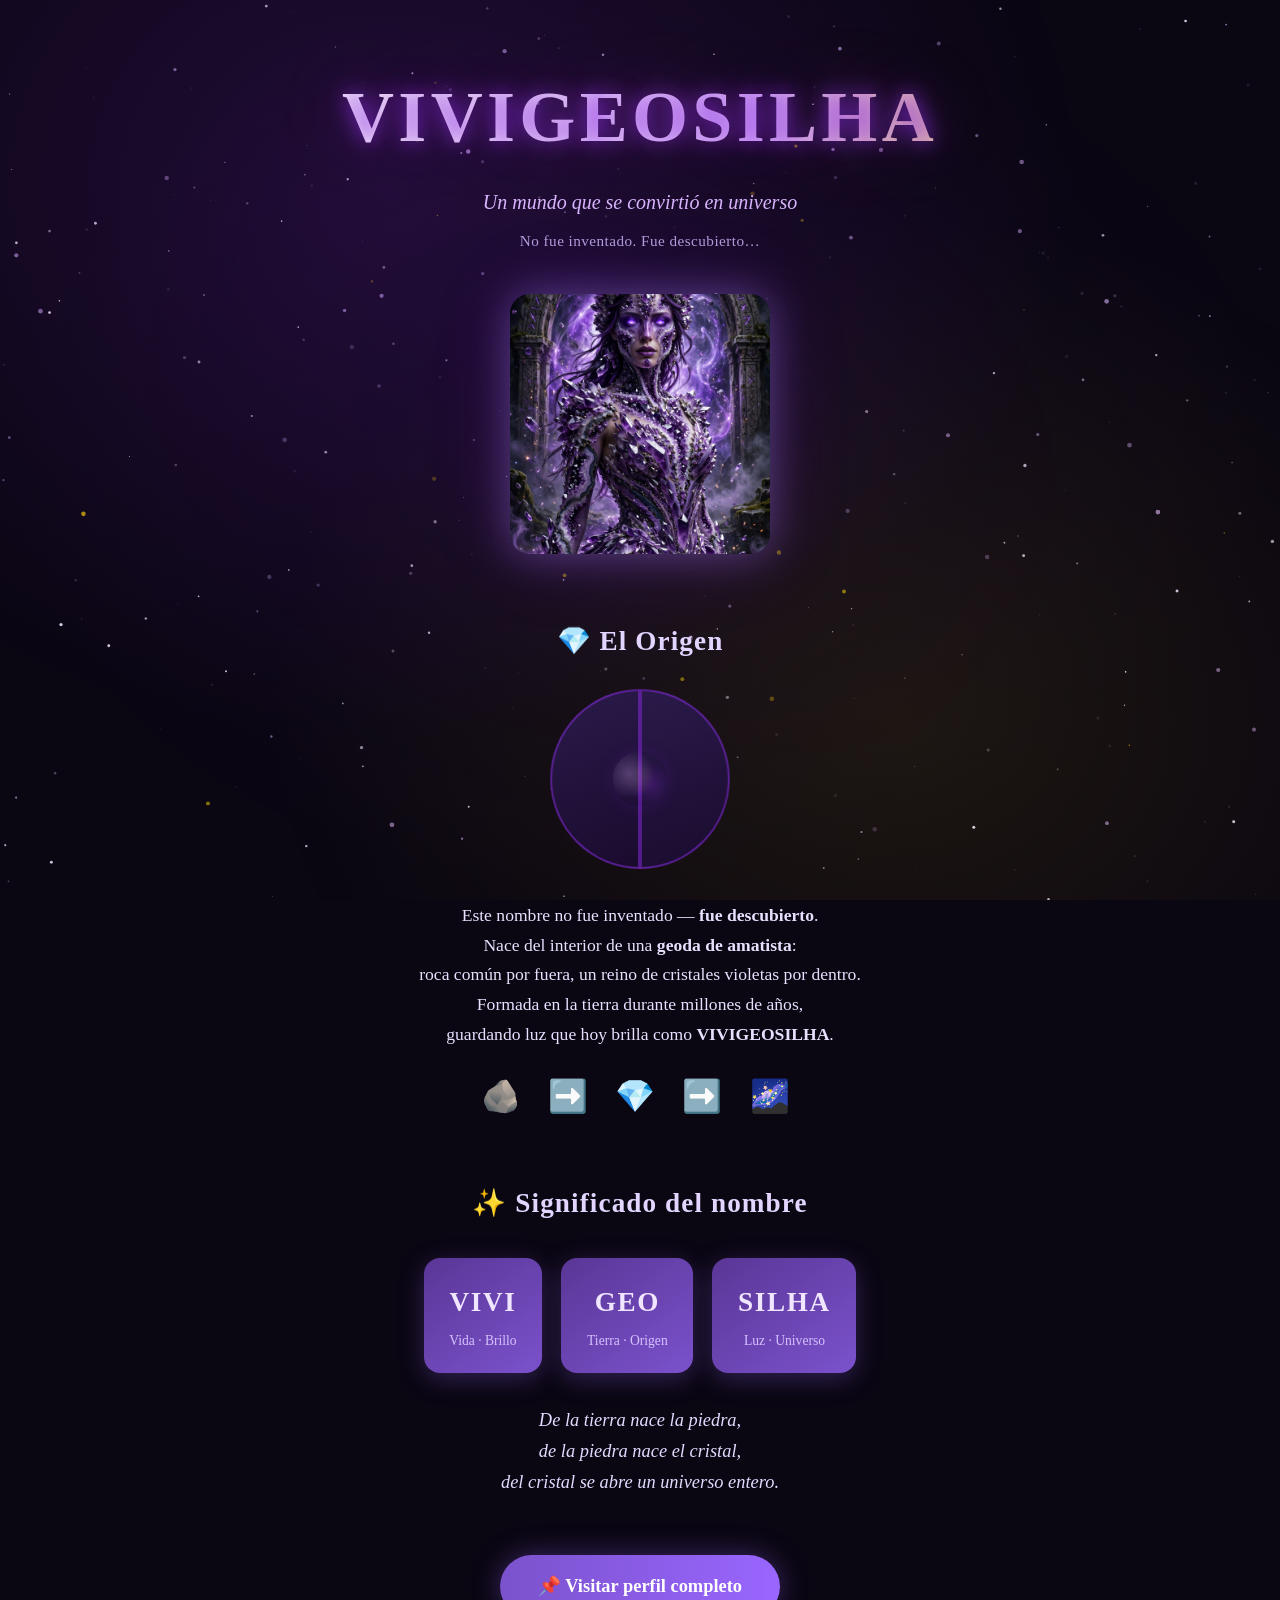
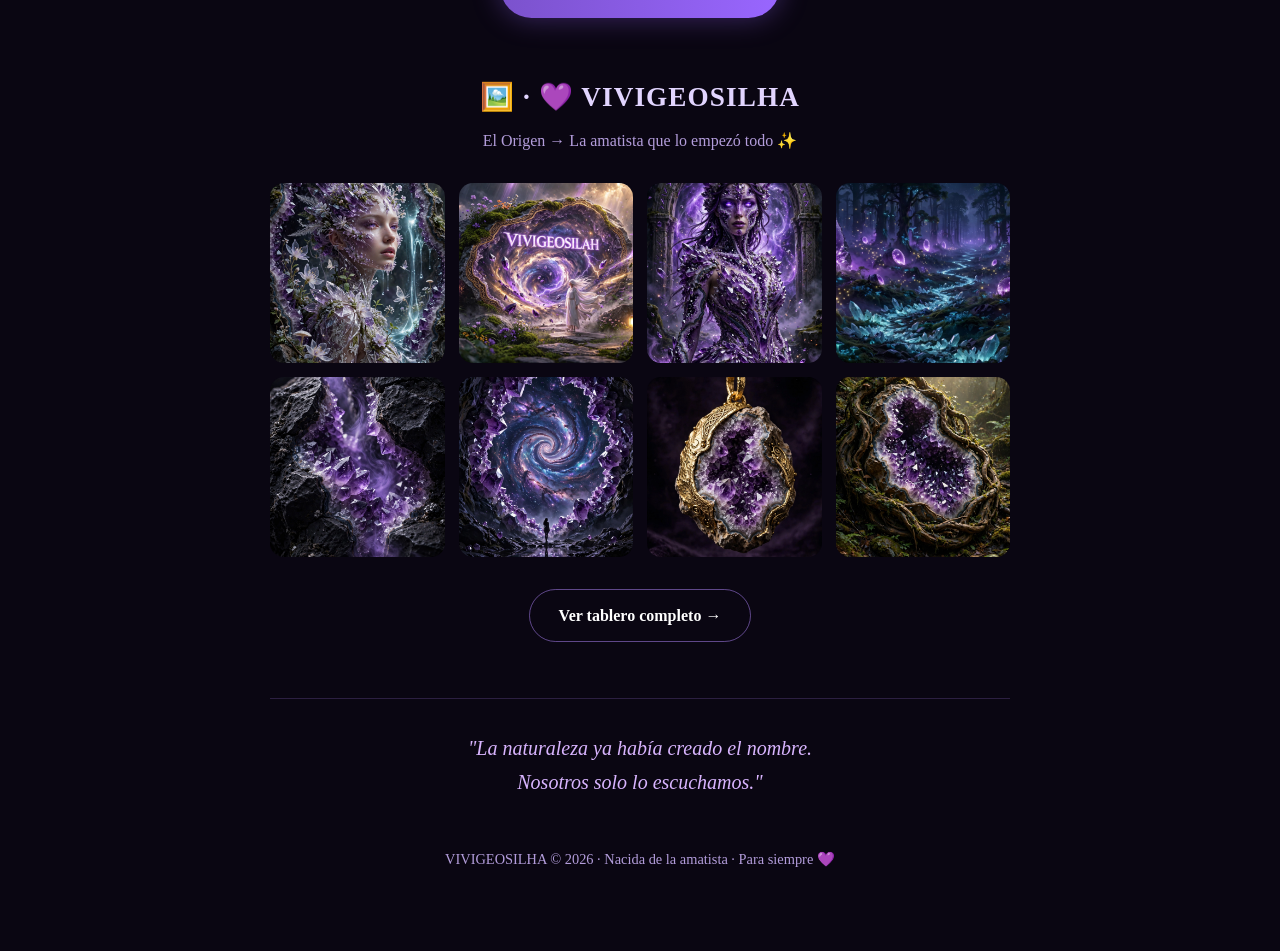
==== index.html @ bce9bcfd "Fix: título truncado en móvil + usar imagen existente como foto de perfil temporal" ====
<!DOCTYPE html>
<html lang="es">
<head>
  <meta charset="UTF-8" />
  <meta name="viewport" content="width=device-width, initial-scale=1.0" />
  <title>VIVIGEOSILHA — Galactic Edition</title>
  <meta name="description" content="Un universo de vida, tierra, cristal y conexión. Nacido de una geoda de amatista." />
  <link rel="stylesheet" href="style.css" />
</head>
<body>
  <!-- Fondo galáctico -->
  <canvas id="galaxy-canvas"></canvas>
  <div class="nebula-overlay"></div>

  <div class="container">

    <!-- HEADER -->
    <header class="reveal">
      <h1 class="galactic-glow">VIVIGEOSILHA</h1>
      <p class="subtitulo">Un mundo que se convirtió en universo</p>
      <p class="frase-descubrimiento">No fue inventado. Fue descubierto…</p>
    </header>

    <!-- FOTO DE LA GEODA (temporal: usa una de las imágenes del repo) -->
    <div class="foto-wrap reveal">
      <img src="763103186_2346306529754465_6368788667937910720_n.webp" alt="Geoda de amatista — Origen de VIVIGEOSILHA" class="foto-perfil" />
    </div>

    <!-- ORIGEN / GEODA ANIMADA -->
    <section id="origen" class="reveal">
      <h2>💎 El Origen</h2>
      <div class="geoda">
        <div class="geoda-mitad izq"></div>
        <div class="geoda-mitad der"></div>
        <div class="cristales"></div>
      </div>
      <p class="origen-texto">
        Este nombre no fue inventado — <strong>fue descubierto</strong>.<br />
        Nace del interior de una <strong>geoda de amatista</strong>:<br />
        roca común por fuera, un reino de cristales violetas por dentro.<br />
        Formada en la tierra durante millones de años,<br />
        guardando luz que hoy brilla como <strong>VIVIGEOSILHA</strong>.
      </p>
      <div class="simbolo">🪨 ➡️ 💎 ➡️ 🌌</div>
    </section>

    <!-- SIGNIFICADO -->
    <section id="significado" class="reveal">
      <h2>✨ Significado del nombre</h2>
      <div class="cards">
        <div class="card" data-card="VIVI">
          <span class="card-title">VIVI</span>
          <span class="card-desc">Vida · Brillo</span>
        </div>
        <div class="card" data-card="GEO">
          <span class="card-title">GEO</span>
          <span class="card-desc">Tierra · Origen</span>
        </div>
        <div class="card" data-card="SILHA">
          <span class="card-title">SILHA</span>
          <span class="card-desc">Luz · Universo</span>
        </div>
      </div>
      <p class="descripcion">
        <em>De la tierra nace la piedra,<br />
        de la piedra nace el cristal,<br />
        del cristal se abre un universo entero.</em>
      </p>
    </section>

    <!-- ENLACE PINTEREST -->
    <div class="cta reveal">
      <a href="https://pin.it/3L7uM2jOx" class="enlace" target="_blank" rel="noopener">📌 Visitar perfil completo</a>
    </div>

    <!-- GALERÍA -->
    <section id="galeria" class="reveal">
      <h2>🖼️ · 💜 VIVIGEOSILHA</h2>
      <p class="galeria-sub">El Origen → La amatista que lo empezó todo ✨</p>
      <div class="masonry">
        <div class="masonry-item"><img src="762512977_1614836013606388_7550958876492193259_n.webp" alt="VIVIGEOSILHA" loading="lazy" /></div>
        <div class="masonry-item"><img src="762689104_3985018238318687_8179952589979974198_n.webp" alt="VIVIGEOSILHA" loading="lazy" /></div>
        <div class="masonry-item"><img src="763103186_2346306529754465_6368788667937910720_n.webp" alt="VIVIGEOSILHA" loading="lazy" /></div>
        <div class="masonry-item"><img src="763107041_1741556930597851_6741744332153051066_n.webp" alt="VIVIGEOSILHA" loading="lazy" /></div>
        <div class="masonry-item"><img src="763205087_4060632137570134_5797709345194131873_n.webp" alt="VIVIGEOSILHA" loading="lazy" /></div>
        <div class="masonry-item"><img src="763213678_1716701206236217_2296441445903535652_n.webp" alt="VIVIGEOSILHA" loading="lazy" /></div>
        <div class="masonry-item"><img src="763226305_1747537206432953_4464553635243861060_n.webp" alt="VIVIGEOSILHA" loading="lazy" /></div>
        <div class="masonry-item"><img src="763701049_1073825511839201_4376251464123173972_n.webp" alt="VIVIGEOSILHA" loading="lazy" /></div>
      </div>
      <div class="cta">
        <a href="https://pin.it/3nclNF8EQ" class="enlace secondary" target="_blank" rel="noopener">Ver tablero completo →</a>
      </div>
    </section>

    <!-- FRASE FINAL -->
    <p class="frase-final reveal">
      "La naturaleza ya había creado el nombre.<br />
      Nosotros solo lo escuchamos."
    </p>

    <footer>
      VIVIGEOSILHA © 2026 · Nacida de la amatista · Para siempre 💜
    </footer>

  </div>

  <script src="script.js"></script>
</body>
</html>
---- style.css ----
/* ===== VIVIGEOSILHA — Galactic Edition ===== */
:root {
  --bg: #0A0612;
  --violet: #8A2BE2;
  --gold: #FFD700;
  --deep: #1A0B2E;
  --lilac: #D8B4FE;
  --text: #EDE4FF;
  --muted: #B39DDB;
}

* {
  margin: 0;
  padding: 0;
  box-sizing: border-box;
}

html {
  scroll-behavior: smooth;
}

body {
  background: var(--bg);
  color: var(--text);
  font-family: 'Segoe UI', Georgia, serif;
  line-height: 1.7;
  overflow-x: hidden;
  min-height: 100vh;
}

/* Canvas & Nebula */
#galaxy-canvas {
  position: fixed;
  top: 0;
  left: 0;
  width: 100%;
  height: 100%;
  z-index: -2;
  pointer-events: none;
}

.nebula-overlay {
  position: fixed;
  inset: 0;
  z-index: -1;
  background:
    radial-gradient(ellipse at 30% 20%, rgba(138, 43, 226, 0.18), transparent 55%),
    radial-gradient(ellipse at 70% 80%, rgba(255, 215, 0, 0.08), transparent 50%),
    radial-gradient(ellipse at 50% 50%, rgba(26, 11, 46, 0.4), transparent 70%);
  pointer-events: none;
}

/* Container */
.container {
  max-width: 780px;
  margin: 0 auto;
  padding: 3.5rem 1.25rem 5rem;
  position: relative;
  z-index: 1;
}

/* Header */
header {
  text-align: center;
  margin-bottom: 2.5rem;
}

h1.galactic-glow {
  font-size: clamp(1.9rem, 8.5vw, 4.5rem);
  letter-spacing: 0.06em;
  font-weight: 700;
  background: linear-gradient(90deg, #fff, var(--lilac), var(--gold), var(--lilac));
  background-size: 200% auto;
  -webkit-background-clip: text;
  background-clip: text;
  -webkit-text-fill-color: transparent;
  text-shadow:
    0 0 20px rgba(138, 43, 226, 0.8),
    0 0 40px rgba(138, 43, 226, 0.4),
    0 0 80px rgba(255, 215, 0, 0.25);
  animation: float 5s ease-in-out infinite, shimmer 6s linear infinite;
  margin-bottom: 0.4rem;
  word-break: keep-all;
  white-space: nowrap;
}

@keyframes float {
  0%, 100% { transform: translateY(0); }
  50% { transform: translateY(-10px); }
}

@keyframes shimmer {
  to { background-position: 200% center; }
}

.subtitulo {
  font-size: 1.25rem;
  color: var(--lilac);
  font-style: italic;
  margin-bottom: 0.6rem;
}

.frase-descubrimiento {
  color: var(--muted);
  font-size: 0.95rem;
  letter-spacing: 0.03em;
}

/* Foto perfil */
.foto-wrap {
  text-align: center;
  margin: 2.5rem 0;
}

.foto-perfil {
  max-width: 260px;
  width: 100%;
  border-radius: 20px;
  box-shadow:
    0 0 40px rgba(147, 112, 219, 0.45),
    0 0 80px rgba(138, 43, 226, 0.2);
  transition: transform 0.4s ease, box-shadow 0.4s ease;
  object-fit: cover;
  aspect-ratio: 1;
}

.foto-perfil:hover {
  transform: scale(1.04);
  box-shadow:
    0 0 50px rgba(147, 112, 219, 0.6),
    0 0 100px rgba(255, 215, 0, 0.15);
}

/* Secciones */
section {
  margin: 3.5rem 0;
  text-align: center;
}

h2 {
  font-size: 1.7rem;
  color: #E2D5FF;
  margin-bottom: 1.5rem;
  letter-spacing: 0.04em;
}

/* Geoda animada */
.geoda {
  --open: 0;
  width: 180px;
  height: 180px;
  margin: 0 auto 2rem;
  position: relative;
  perspective: 800px;
}

.geoda-mitad {
  position: absolute;
  width: 50%;
  height: 100%;
  background: linear-gradient(160deg, #2a1a4a, #1a0b2e);
  border: 2px solid rgba(138, 43, 226, 0.5);
  transition: transform 0.6s cubic-bezier(0.22, 1, 0.36, 1);
  transform-style: preserve-3d;
}

.geoda-mitad.izq {
  left: 0;
  border-radius: 90px 0 0 90px;
  transform-origin: right center;
  transform: rotateY(calc(var(--open) * -55deg));
}

.geoda-mitad.der {
  right: 0;
  border-radius: 0 90px 90px 0;
  transform-origin: left center;
  transform: rotateY(calc(var(--open) * 55deg));
}

.cristales {
  position: absolute;
  inset: 25%;
  background:
    radial-gradient(circle at 30% 40%, rgba(216, 180, 254, 0.9), transparent 50%),
    radial-gradient(circle at 70% 60%, rgba(138, 43, 226, 0.8), transparent 45%),
    radial-gradient(circle at 50% 50%, rgba(255, 215, 0, 0.35), transparent 40%);
  border-radius: 50%;
  opacity: calc(0.3 + var(--open) * 0.7);
  transform: scale(calc(0.6 + var(--open) * 0.5));
  transition: opacity 0.5s, transform 0.5s;
  box-shadow: 0 0 30px rgba(138, 43, 226, 0.5);
  animation: crystalPulse 3s ease-in-out infinite;
}

@keyframes crystalPulse {
  0%, 100% { filter: brightness(1); }
  50% { filter: brightness(1.3); }
}

.origen-texto {
  font-size: 1.1rem;
  color: #E9E0FF;
  max-width: 520px;
  margin: 0 auto 1.2rem;
}

.simbolo {
  font-size: 2rem;
  margin: 1.2rem 0;
  letter-spacing: 0.3em;
}

/* Cards significado */
.cards {
  display: flex;
  justify-content: center;
  gap: 1.2rem;
  flex-wrap: wrap;
  margin: 2rem 0;
}

.card {
  background: linear-gradient(145deg, #5a3696, #7b52cc);
  border-radius: 16px;
  padding: 1.3rem 1.6rem;
  min-width: 110px;
  box-shadow: 0 6px 24px rgba(123, 82, 204, 0.35);
  transition: transform 0.35s ease, box-shadow 0.35s ease;
  cursor: default;
}

.card:hover {
  transform: perspective(800px) rotateX(-6deg) rotateY(8deg) scale(1.05);
  box-shadow: 0 12px 36px rgba(138, 43, 226, 0.5);
}

.card-title {
  display: block;
  font-size: 1.7rem;
  font-weight: 700;
  color: #F0E6FF;
  letter-spacing: 0.06em;
}

.card-desc {
  display: block;
  font-size: 0.85rem;
  color: #D4C2FF;
  margin-top: 0.25rem;
}

.descripcion {
  font-size: 1.15rem;
  color: #E4D9FF;
  max-width: 480px;
  margin: 1.5rem auto 0;
}

/* CTA / Enlaces */
.cta {
  text-align: center;
  margin: 2rem 0;
}

.enlace {
  display: inline-block;
  background: linear-gradient(90deg, #7b52cc, #9966ff, #7b52cc);
  background-size: 200% auto;
  color: white;
  text-decoration: none;
  font-weight: 700;
  padding: 1rem 2.4rem;
  border-radius: 50px;
  font-size: 1.15rem;
  box-shadow: 0 0 28px rgba(123, 82, 204, 0.45);
  transition: transform 0.3s ease, box-shadow 0.3s ease, background-position 0.4s;
}

.enlace:hover {
  transform: scale(1.06);
  box-shadow: 0 0 40px rgba(138, 43, 226, 0.65);
  background-position: right center;
}

.enlace.secondary {
  font-size: 1rem;
  padding: 0.75rem 1.8rem;
  background: transparent;
  border: 1.5px solid rgba(179, 136, 255, 0.5);
  box-shadow: none;
}

.enlace.secondary:hover {
  background: rgba(138, 43, 226, 0.2);
  border-color: var(--lilac);
}

/* Galería masonry */
#galeria h2 {
  margin-bottom: 0.4rem;
}

.galeria-sub {
  color: var(--muted);
  margin-bottom: 1.8rem;
}

.masonry {
  display: grid;
  grid-template-columns: repeat(auto-fill, minmax(160px, 1fr));
  gap: 14px;
  margin-bottom: 1.5rem;
}

.masonry-item {
  border-radius: 14px;
  overflow: hidden;
  background: rgba(255, 255, 255, 0.04);
  transition: transform 0.35s ease, box-shadow 0.35s ease;
}

.masonry-item:hover {
  transform: translateY(-6px);
  box-shadow: 0 12px 32px rgba(147, 112, 219, 0.35);
}

.masonry-item img {
  width: 100%;
  height: 180px;
  object-fit: cover;
  display: block;
  transition: transform 0.45s ease;
}

.masonry-item:hover img {
  transform: scale(1.1);
}

/* Frase final */
.frase-final {
  font-size: 1.25rem;
  font-style: italic;
  color: var(--lilac);
  text-align: center;
  margin: 3.5rem 0 2rem;
  padding-top: 2rem;
  border-top: 1px solid rgba(179, 136, 255, 0.2);
}

/* Footer */
footer {
  text-align: center;
  color: var(--muted);
  font-size: 0.9rem;
  padding-top: 1rem;
}

/* Reveal on scroll */
.reveal {
  opacity: 0;
  transform: translateY(28px);
  transition: opacity 0.7s ease, transform 0.7s ease;
}

.reveal.in-view {
  opacity: 1;
  transform: translateY(0);
}

/* Responsive */
@media (max-width: 520px) {
  h1.galactic-glow {
    font-size: clamp(1.6rem, 9vw, 2.4rem);
    letter-spacing: 0.04em;
  }
  .subtitulo {
    font-size: 1.1rem;
  }
  .cards {
    gap: 0.8rem;
  }
  .card {
    min-width: 90px;
    padding: 1rem 1.1rem;
  }
  .card-title {
    font-size: 1.4rem;
  }
  .masonry {
    grid-template-columns: repeat(2, 1fr);
  }
  .geoda {
    width: 140px;
    height: 140px;
  }
  .foto-perfil {
    max-width: 220px;
  }
}
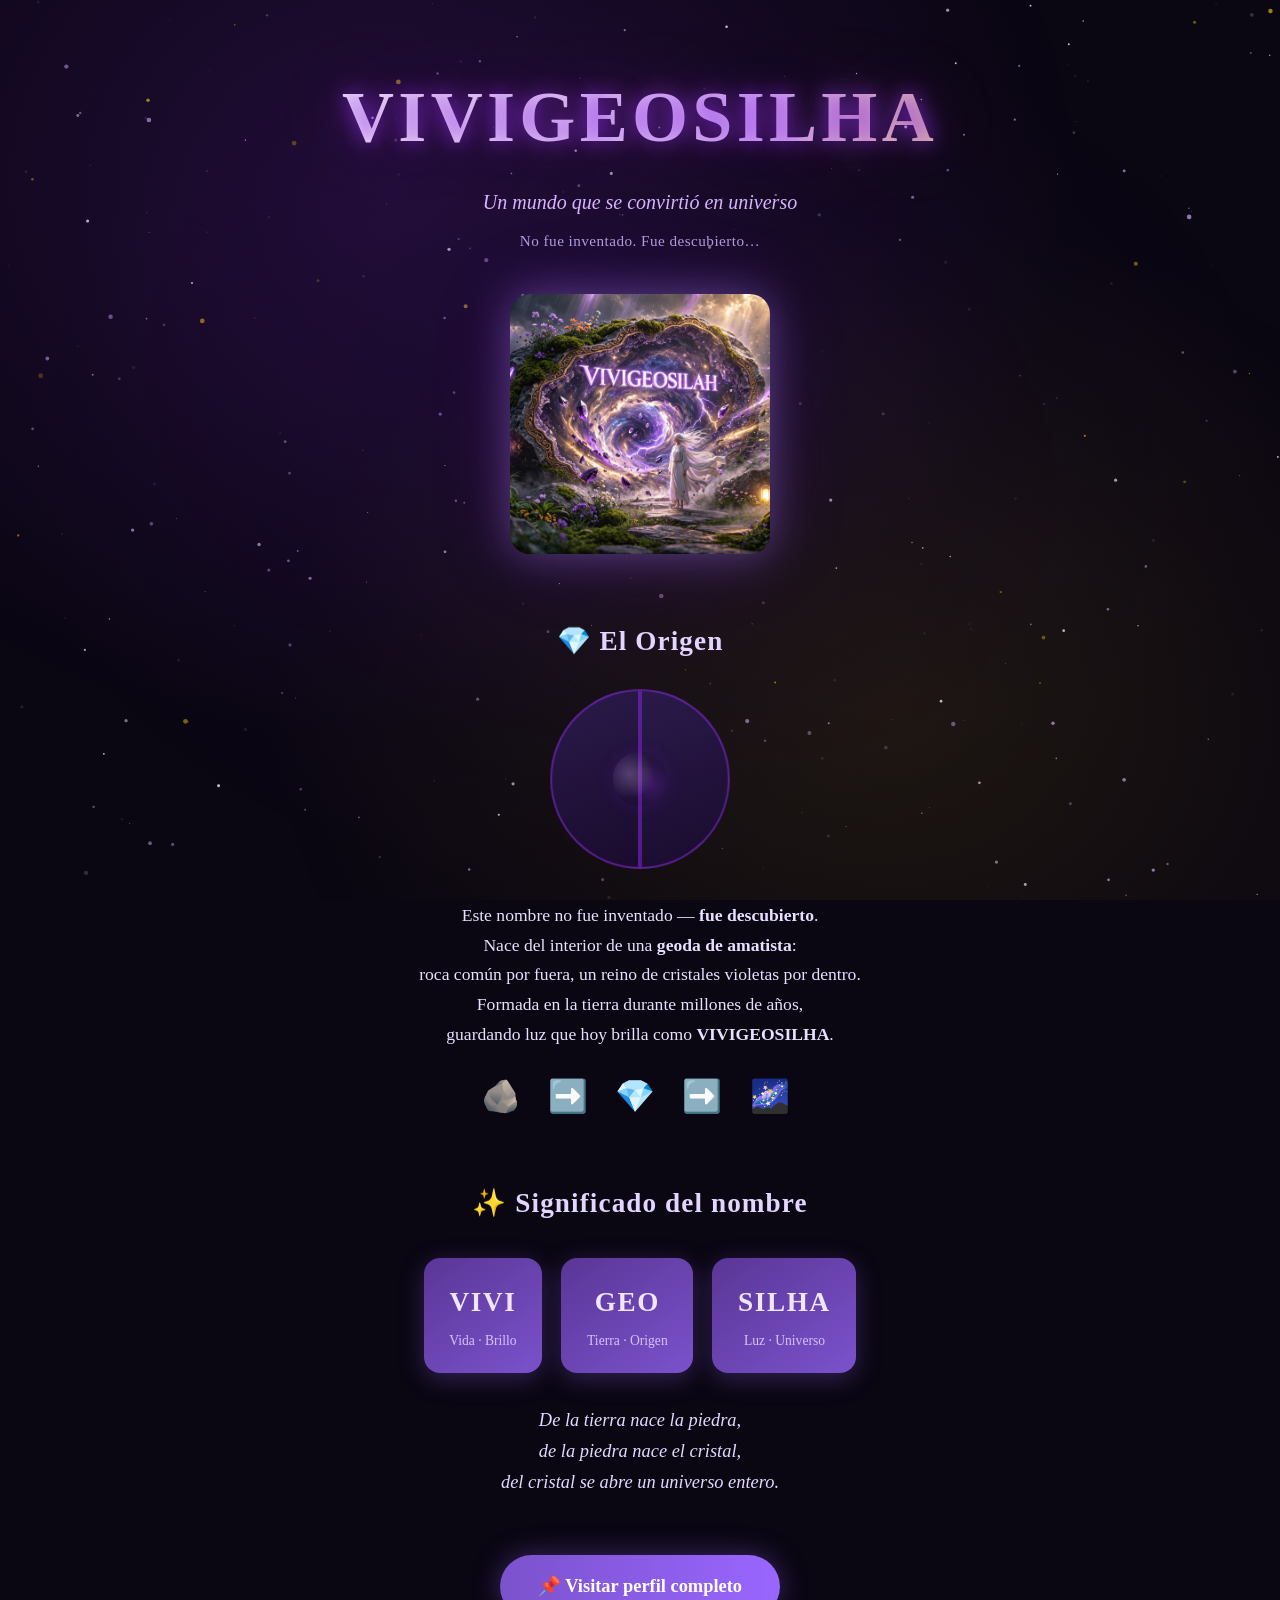
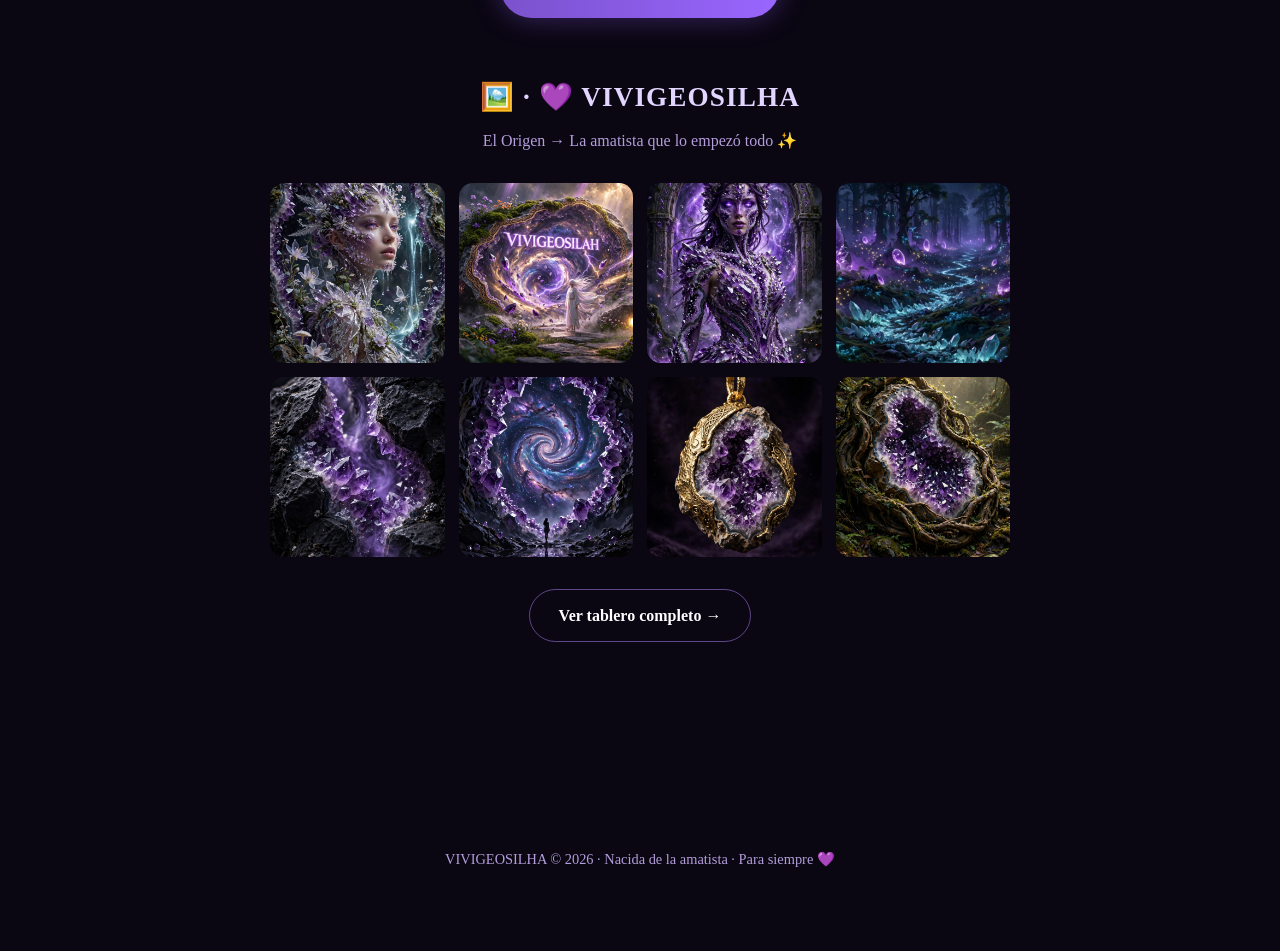
==== commit d727a51c: "Usar la imagen principal de la geoda (VIVIGEOSILAH) como foto de perfil" ====
--- a/index.html
+++ b/index.html
@@ -21,9 +21,9 @@
       <p class="frase-descubrimiento">No fue inventado. Fue descubierto…</p>
     </header>
 
-    <!-- FOTO DE LA GEODA (temporal: usa una de las imágenes del repo) -->
+    <!-- FOTO PRINCIPAL — Geoda / Portal VIVIGEOSILHA -->
     <div class="foto-wrap reveal">
-      <img src="763103186_2346306529754465_6368788667937910720_n.webp" alt="Geoda de amatista — Origen de VIVIGEOSILHA" class="foto-perfil" />
+      <img src="762689104_3985018238318687_8179952589979974198_n.webp" alt="Geoda de amatista — Portal VIVIGEOSILHA" class="foto-perfil" />
     </div>
 
     <!-- ORIGEN / GEODA ANIMADA -->
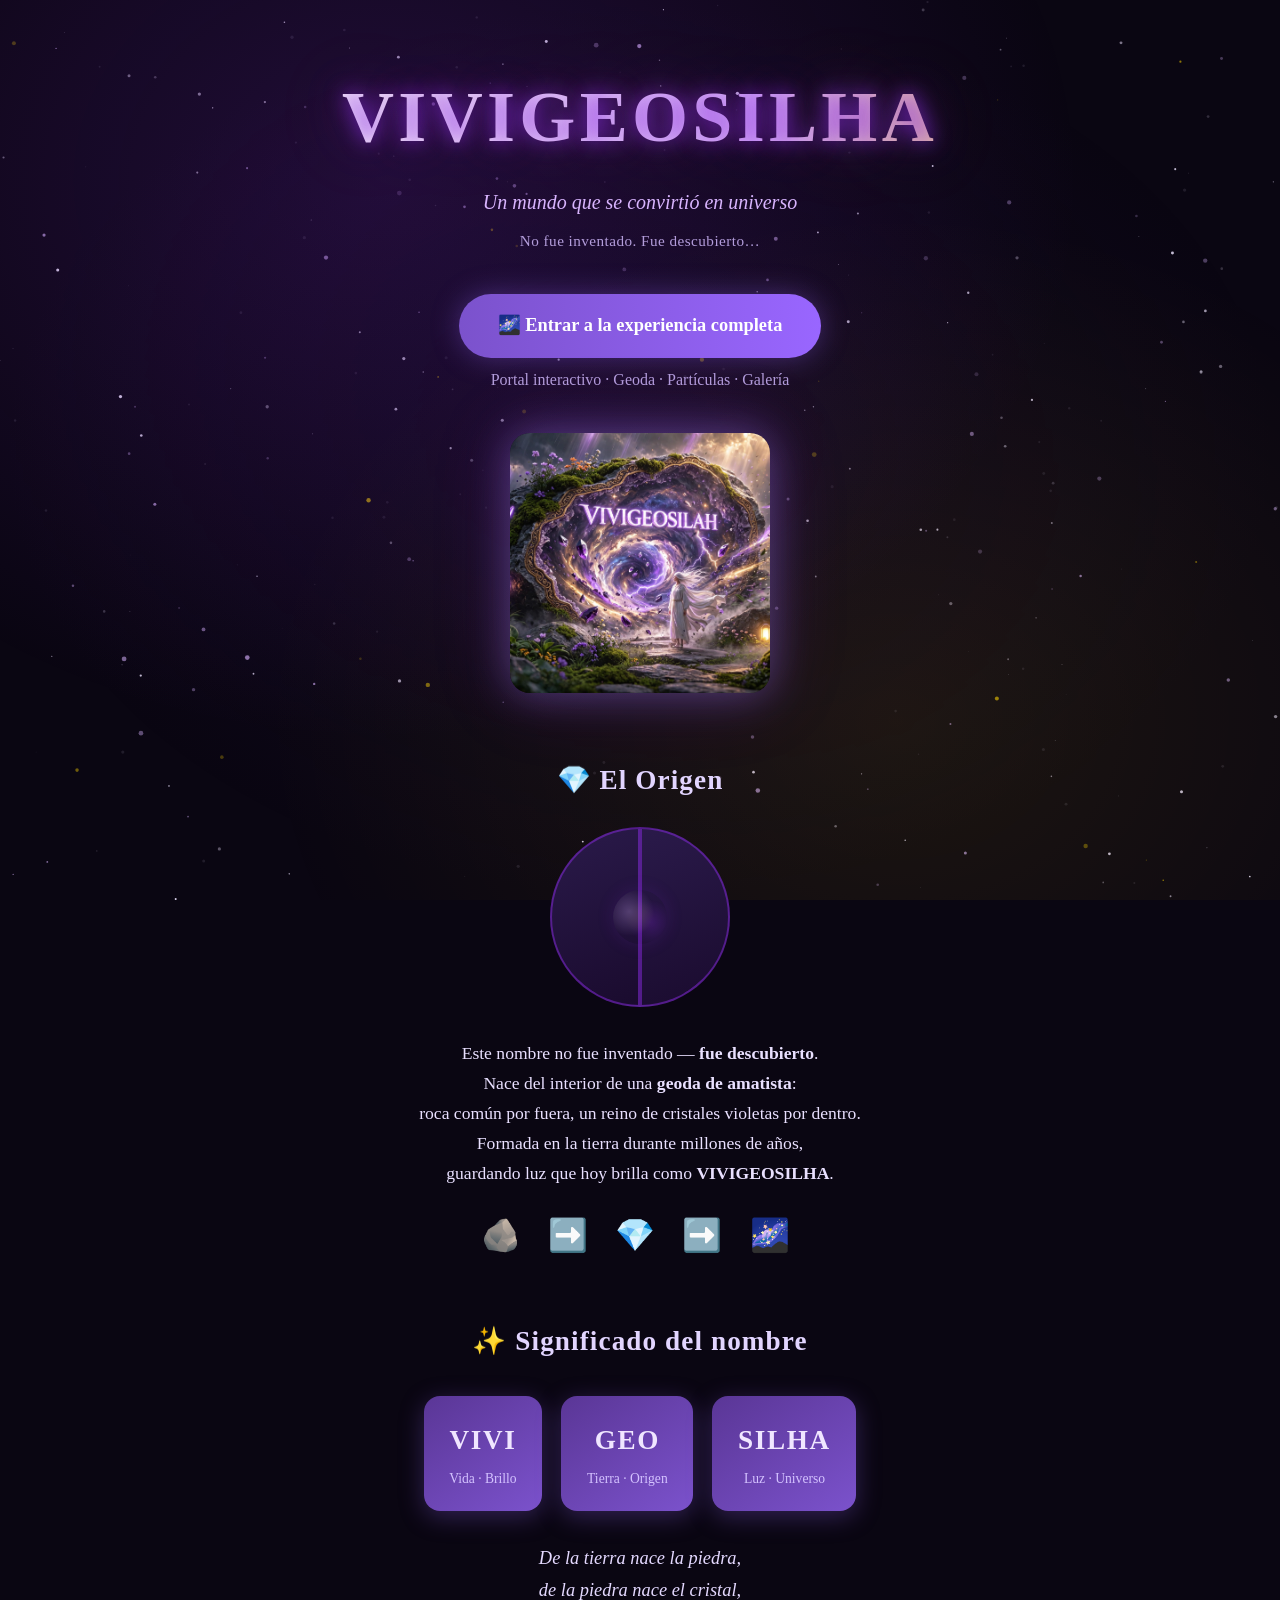
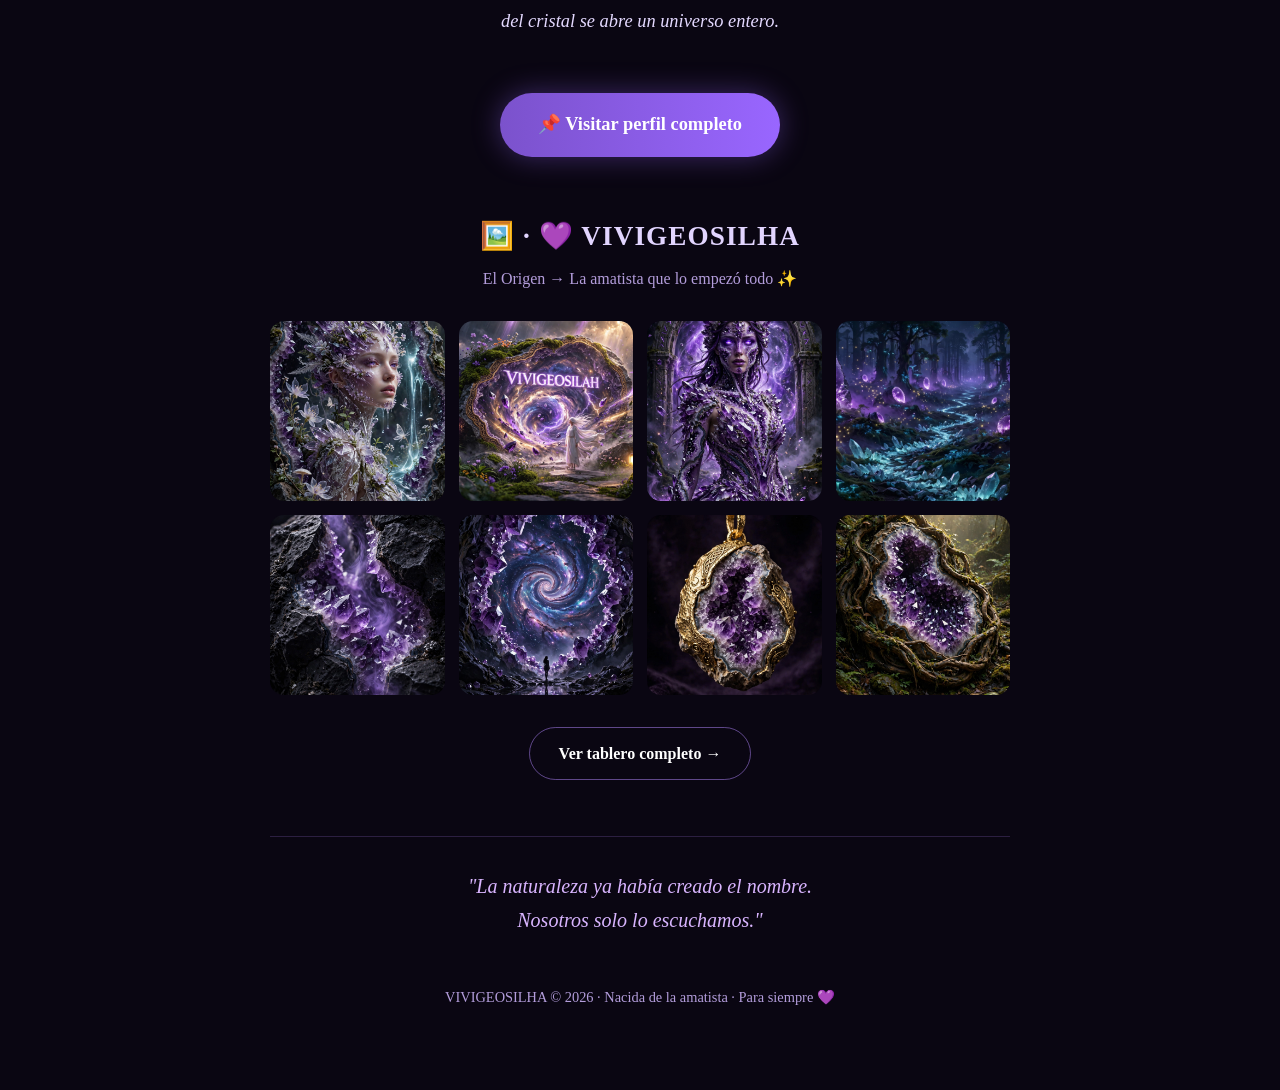
==== commit 79711c24: "Añadir enlace a la experiencia Galactic completa (artefacto React)" ====
--- a/index.html
+++ b/index.html
@@ -20,6 +20,12 @@
       <p class="subtitulo">Un mundo que se convirtió en universo</p>
       <p class="frase-descubrimiento">No fue inventado. Fue descubierto…</p>
     </header>
+
+    <!-- CTA EXPERIENCIA COMPLETA -->
+    <div class="cta reveal" style="margin-bottom: 0.5rem;">
+      <a href="galactic.html" class="enlace">🌌 Entrar a la experiencia completa</a>
+    </div>
+    <p class="galeria-sub reveal" style="text-align:center;margin-bottom:2rem;">Portal interactivo · Geoda · Partículas · Galería</p>
 
     <!-- FOTO PRINCIPAL — Geoda / Portal VIVIGEOSILHA -->
     <div class="foto-wrap reveal">
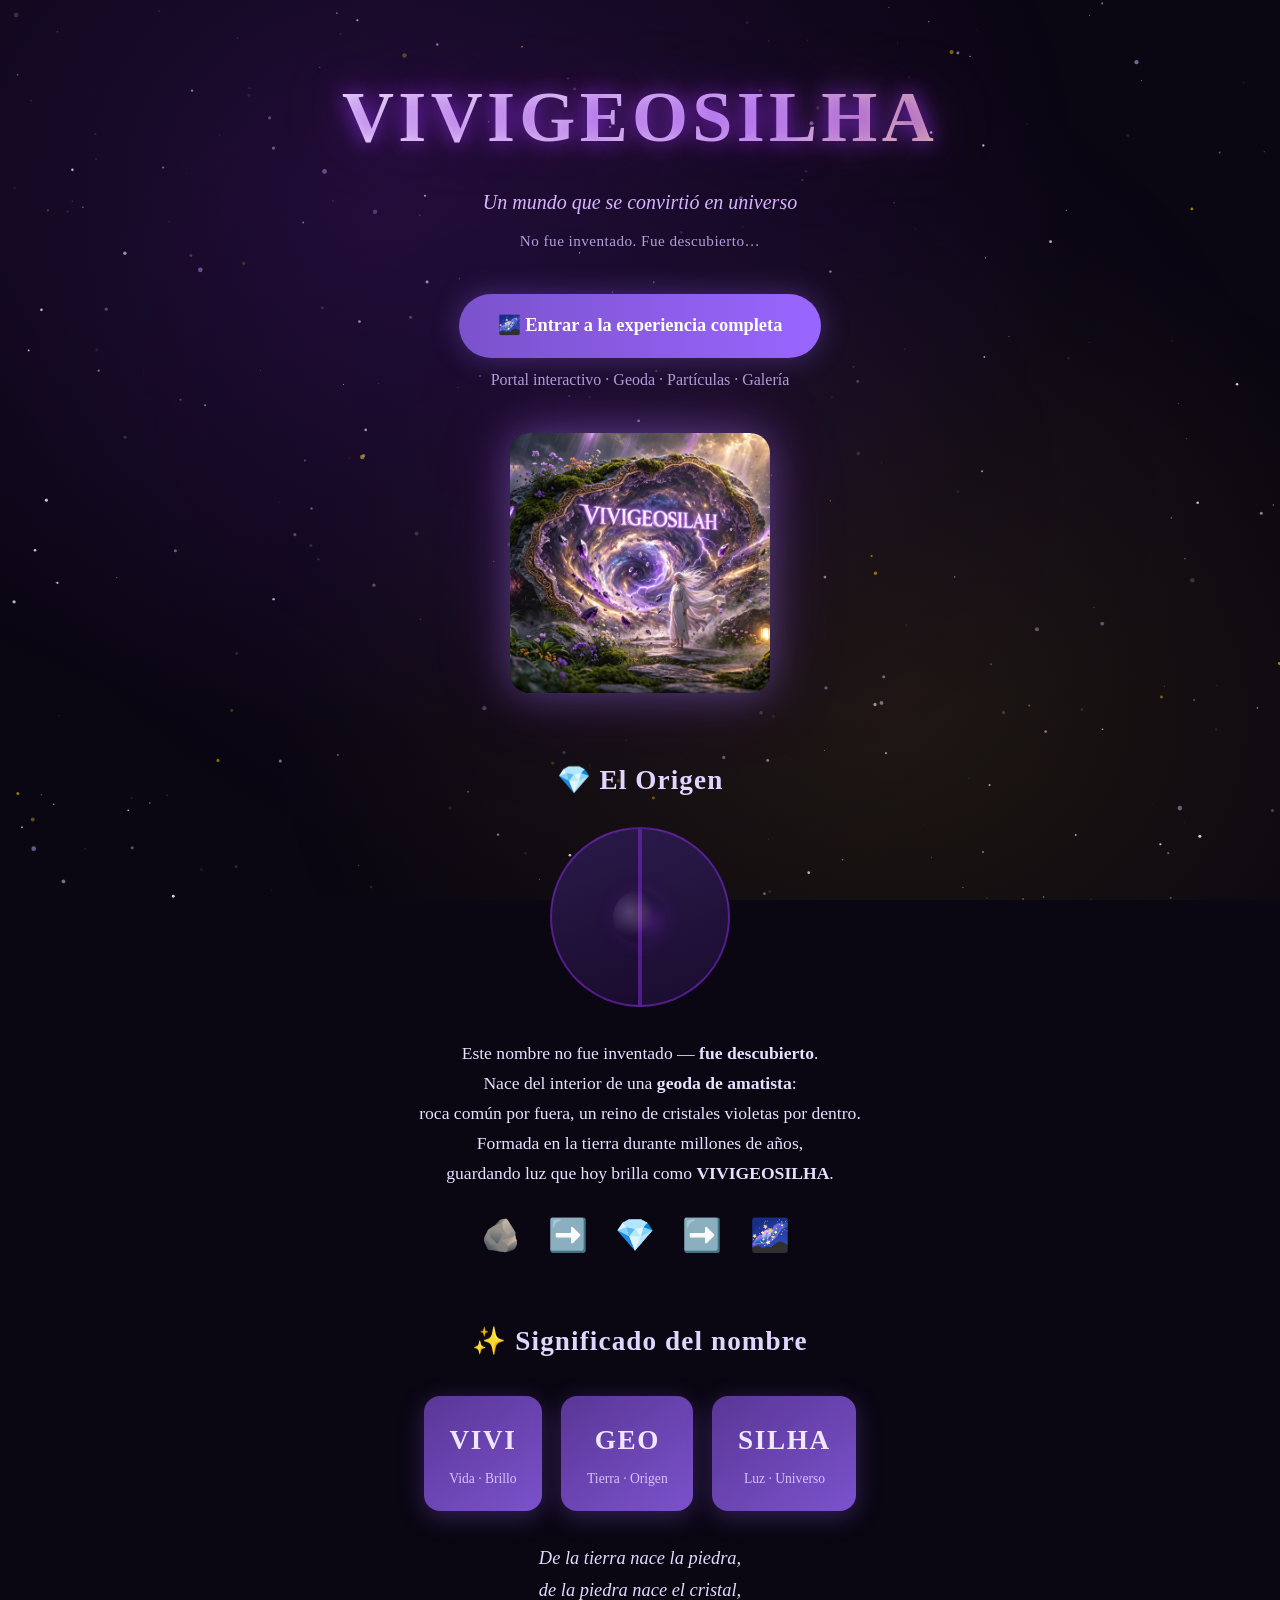
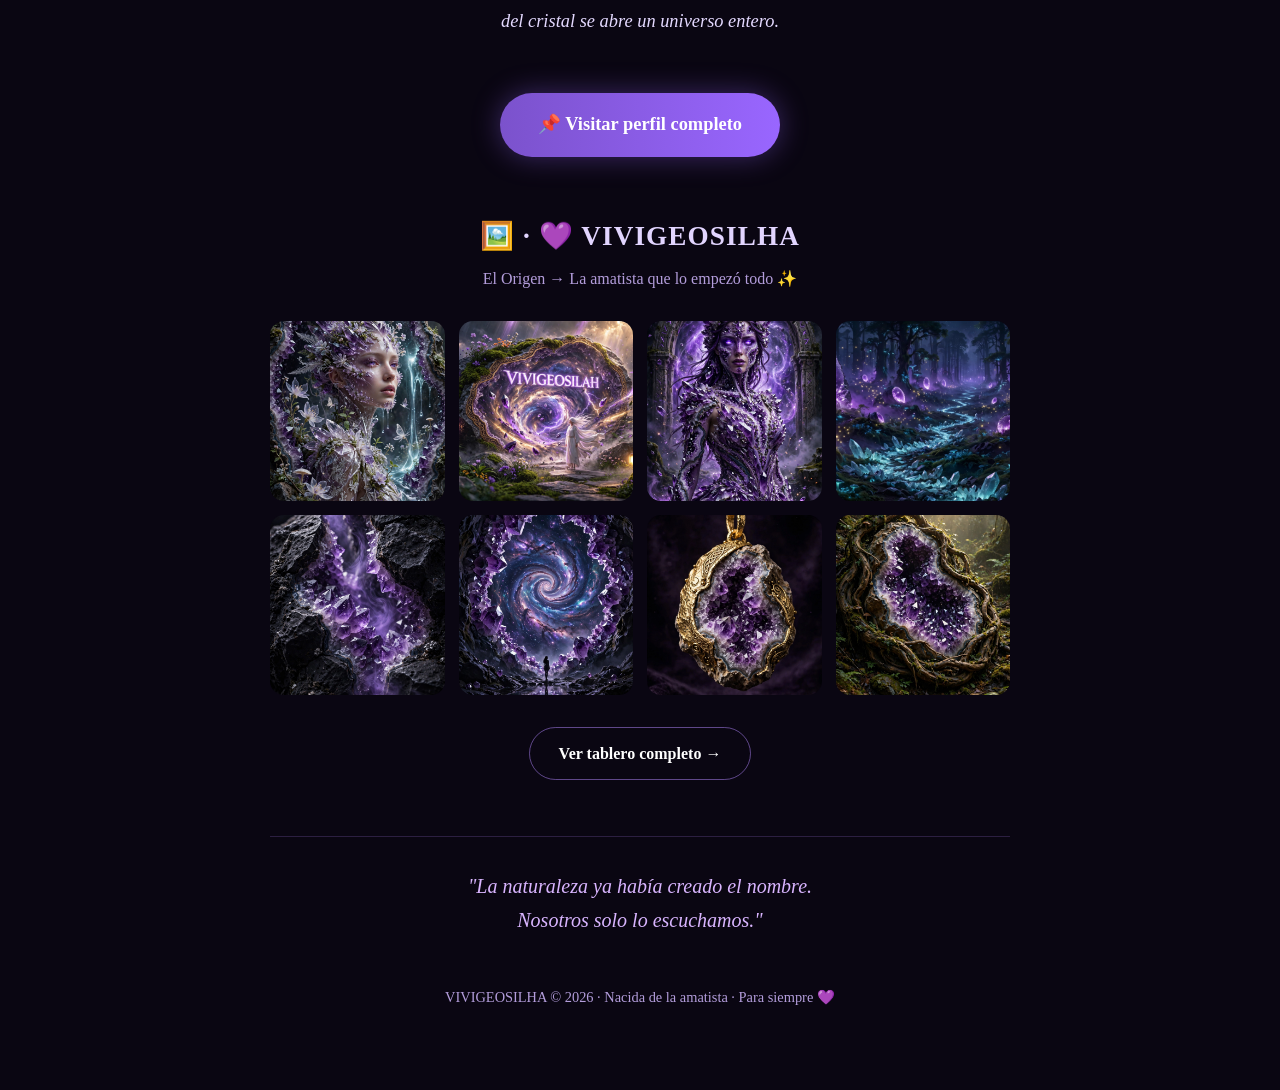
==== commit 19198b72: "Enlazar correctamente al artefacto React Galactic" ====
--- a/index.html
+++ b/index.html
@@ -23,7 +23,7 @@
 
     <!-- CTA EXPERIENCIA COMPLETA -->
     <div class="cta reveal" style="margin-bottom: 0.5rem;">
-      <a href="galactic.html" class="enlace">🌌 Entrar a la experiencia completa</a>
+      <a href="React%20Artifact%205.1.html" class="enlace">🌌 Entrar a la experiencia completa</a>
     </div>
     <p class="galeria-sub reveal" style="text-align:center;margin-bottom:2rem;">Portal interactivo · Geoda · Partículas · Galería</p>
 
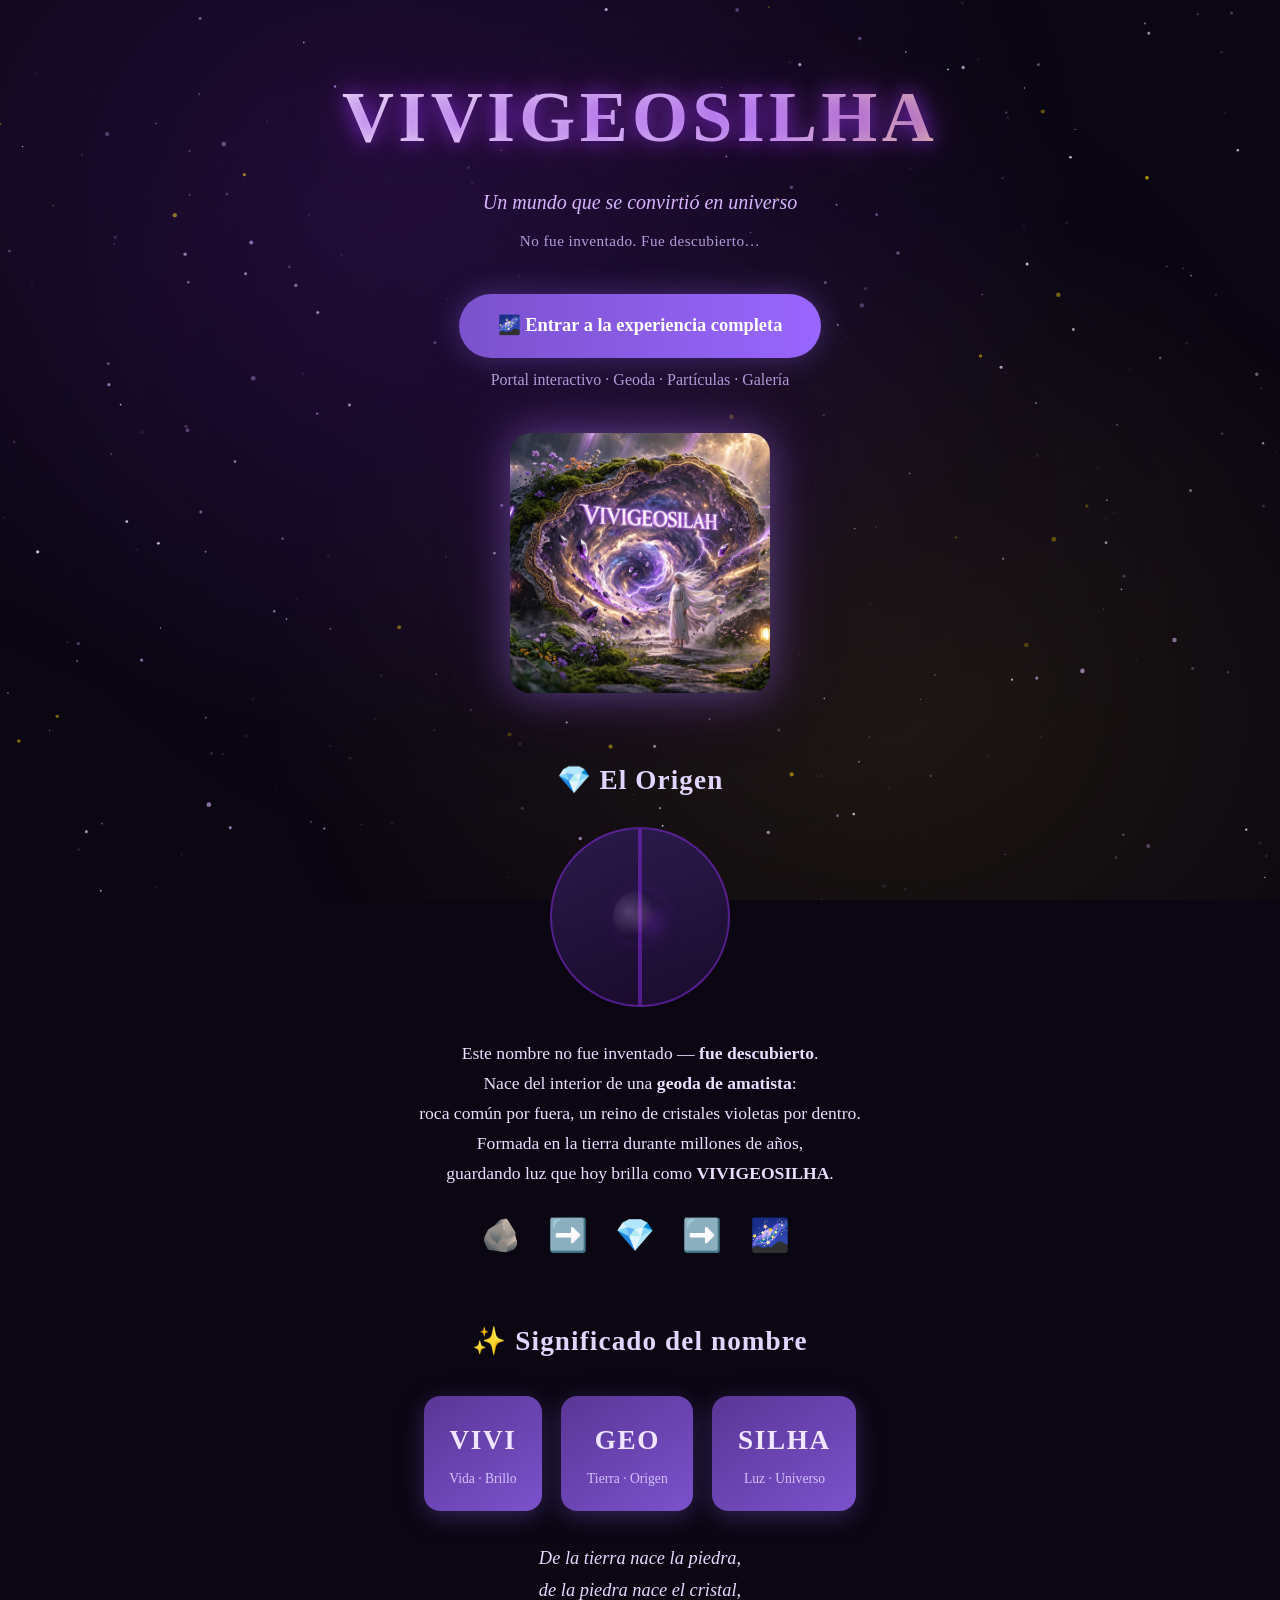
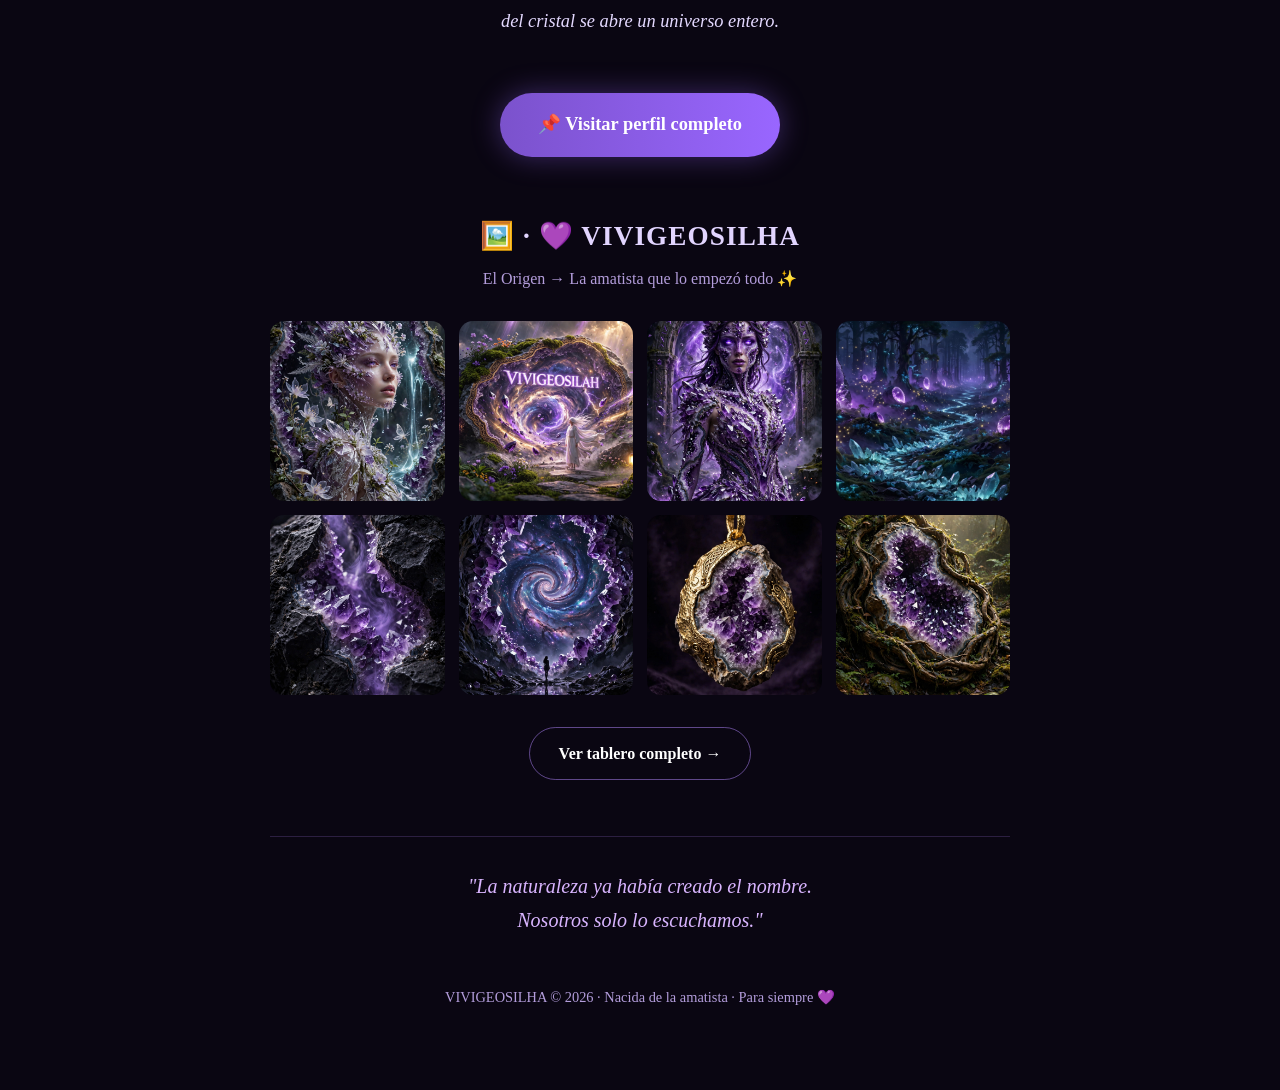
==== commit 30741601: "Apuntar enlace a galactic.html (sin espacios)" ====
--- a/index.html
+++ b/index.html
@@ -23,16 +23,16 @@
 
     <!-- CTA EXPERIENCIA COMPLETA -->
     <div class="cta reveal" style="margin-bottom: 0.5rem;">
-      <a href="React%20Artifact%205.1.html" class="enlace">🌌 Entrar a la experiencia completa</a>
+      <a href="galactic.html" class="enlace">🌌 Entrar a la experiencia completa</a>
     </div>
     <p class="galeria-sub reveal" style="text-align:center;margin-bottom:2rem;">Portal interactivo · Geoda · Partículas · Galería</p>
 
-    <!-- FOTO PRINCIPAL — Geoda / Portal VIVIGEOSILHA -->
+    <!-- FOTO PRINCIPAL -->
     <div class="foto-wrap reveal">
       <img src="762689104_3985018238318687_8179952589979974198_n.webp" alt="Geoda de amatista — Portal VIVIGEOSILHA" class="foto-perfil" />
     </div>
 
-    <!-- ORIGEN / GEODA ANIMADA -->
+    <!-- ORIGEN -->
     <section id="origen" class="reveal">
       <h2>💎 El Origen</h2>
       <div class="geoda">
@@ -74,7 +74,7 @@
       </p>
     </section>
 
-    <!-- ENLACE PINTEREST -->
+    <!-- PINTEREST -->
     <div class="cta reveal">
       <a href="https://pin.it/3L7uM2jOx" class="enlace" target="_blank" rel="noopener">📌 Visitar perfil completo</a>
     </div>
@@ -98,7 +98,6 @@
       </div>
     </section>
 
-    <!-- FRASE FINAL -->
     <p class="frase-final reveal">
       "La naturaleza ya había creado el nombre.<br />
       Nosotros solo lo escuchamos."
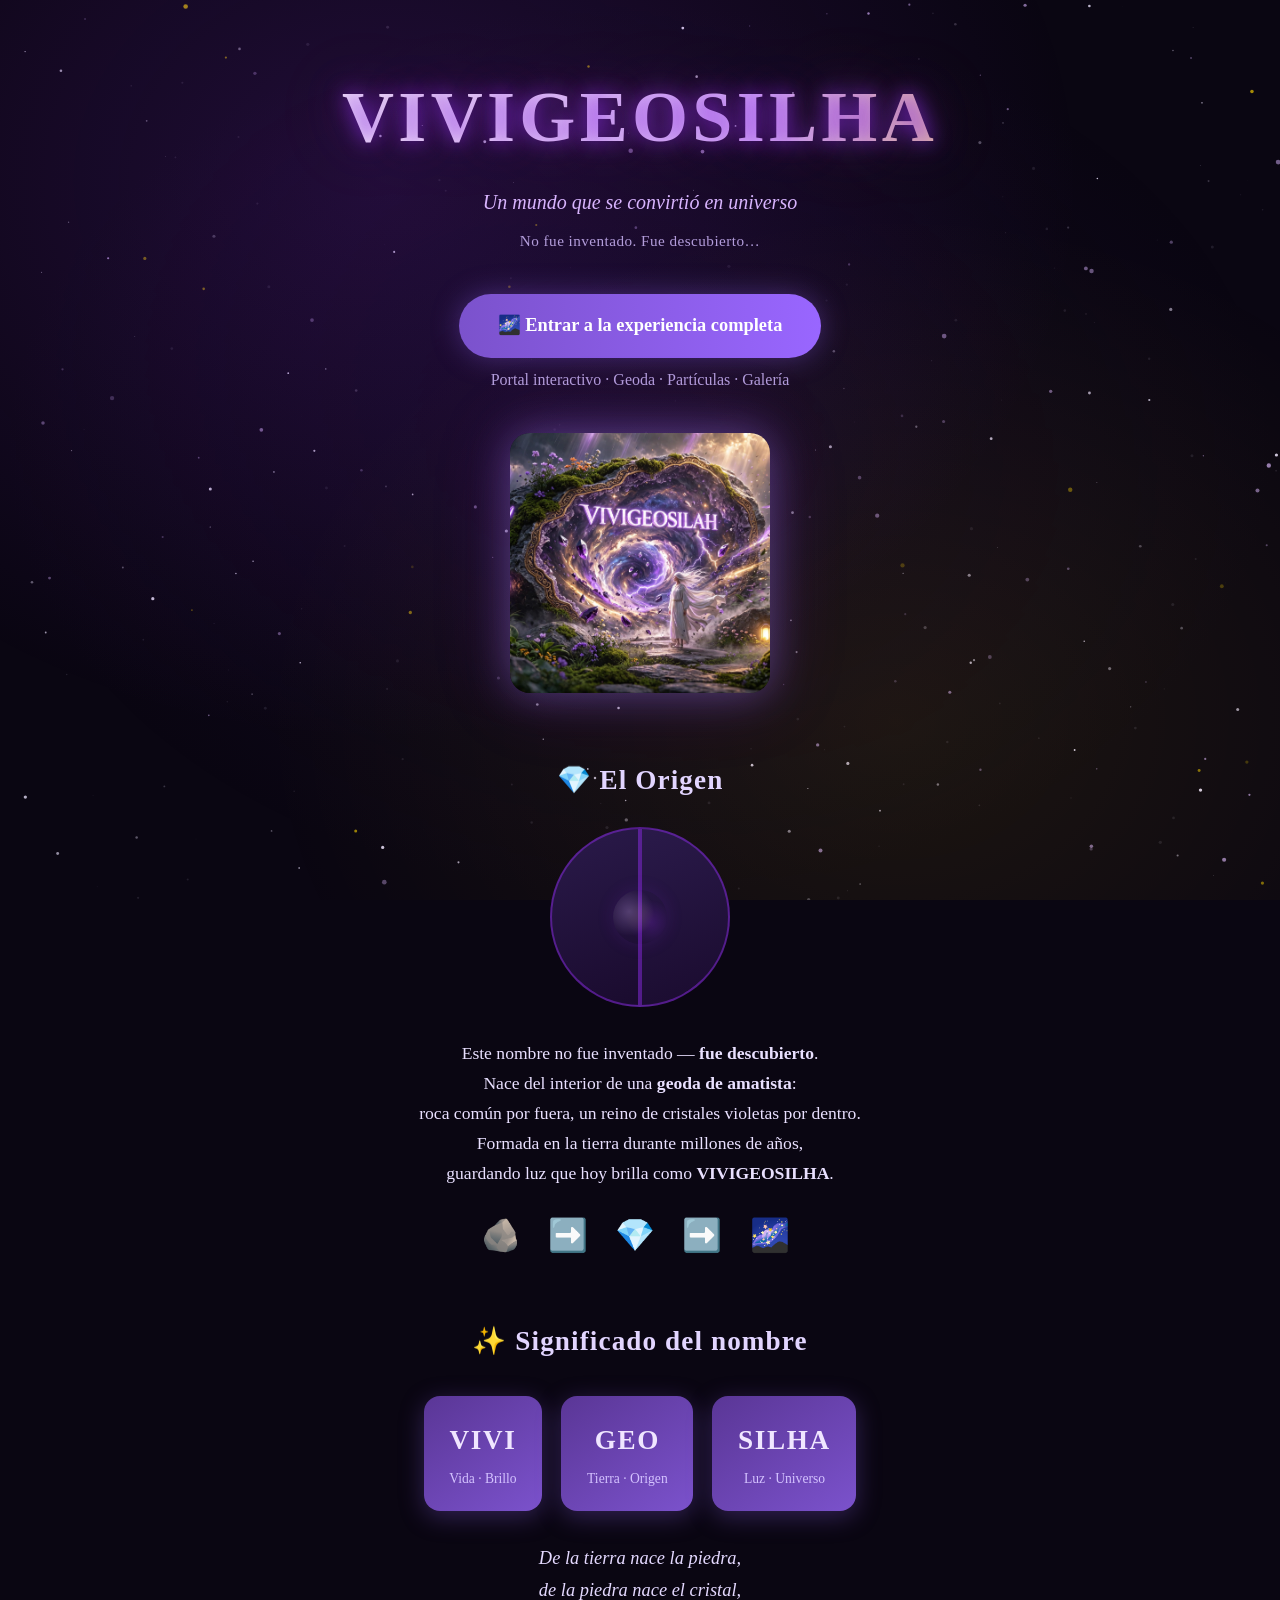
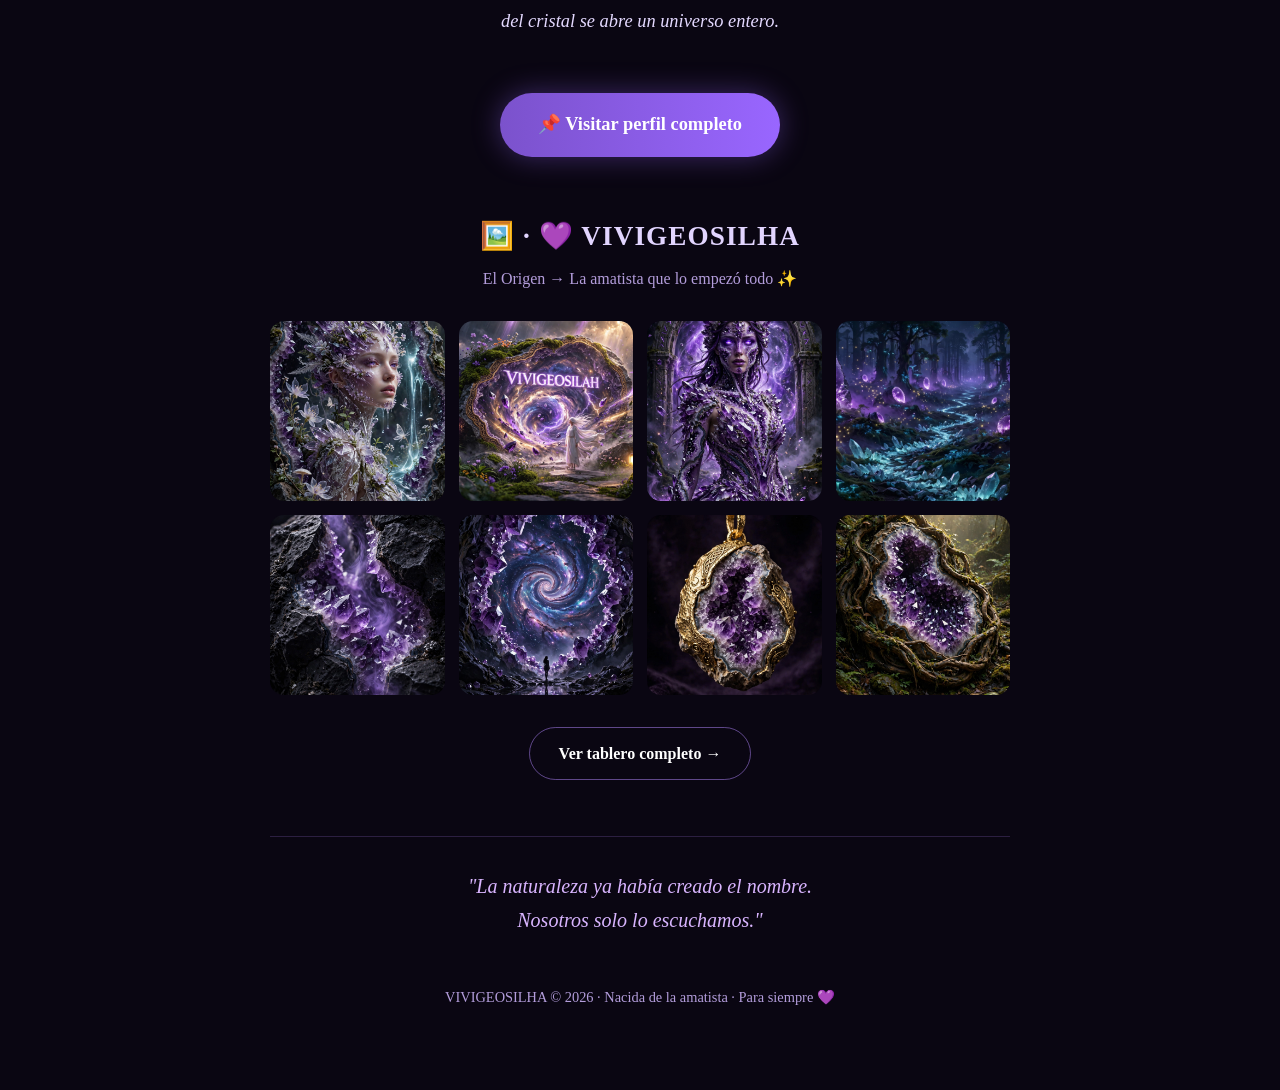
==== commit e087b63f: "Enlazar al artefacto React completo (React Artifact 5.1.html)" ====
--- a/index.html
+++ b/index.html
@@ -8,31 +8,26 @@
   <link rel="stylesheet" href="style.css" />
 </head>
 <body>
-  <!-- Fondo galáctico -->
   <canvas id="galaxy-canvas"></canvas>
   <div class="nebula-overlay"></div>
 
   <div class="container">
 
-    <!-- HEADER -->
     <header class="reveal">
       <h1 class="galactic-glow">VIVIGEOSILHA</h1>
       <p class="subtitulo">Un mundo que se convirtió en universo</p>
       <p class="frase-descubrimiento">No fue inventado. Fue descubierto…</p>
     </header>
 
-    <!-- CTA EXPERIENCIA COMPLETA -->
     <div class="cta reveal" style="margin-bottom: 0.5rem;">
-      <a href="galactic.html" class="enlace">🌌 Entrar a la experiencia completa</a>
+      <a href="React%20Artifact%205.1.html" class="enlace">🌌 Entrar a la experiencia completa</a>
     </div>
     <p class="galeria-sub reveal" style="text-align:center;margin-bottom:2rem;">Portal interactivo · Geoda · Partículas · Galería</p>
 
-    <!-- FOTO PRINCIPAL -->
     <div class="foto-wrap reveal">
       <img src="762689104_3985018238318687_8179952589979974198_n.webp" alt="Geoda de amatista — Portal VIVIGEOSILHA" class="foto-perfil" />
     </div>
 
-    <!-- ORIGEN -->
     <section id="origen" class="reveal">
       <h2>💎 El Origen</h2>
       <div class="geoda">
@@ -50,7 +45,6 @@
       <div class="simbolo">🪨 ➡️ 💎 ➡️ 🌌</div>
     </section>
 
-    <!-- SIGNIFICADO -->
     <section id="significado" class="reveal">
       <h2>✨ Significado del nombre</h2>
       <div class="cards">
@@ -74,12 +68,10 @@
       </p>
     </section>
 
-    <!-- PINTEREST -->
     <div class="cta reveal">
       <a href="https://pin.it/3L7uM2jOx" class="enlace" target="_blank" rel="noopener">📌 Visitar perfil completo</a>
     </div>
 
-    <!-- GALERÍA -->
     <section id="galeria" class="reveal">
       <h2>🖼️ · 💜 VIVIGEOSILHA</h2>
       <p class="galeria-sub">El Origen → La amatista que lo empezó todo ✨</p>
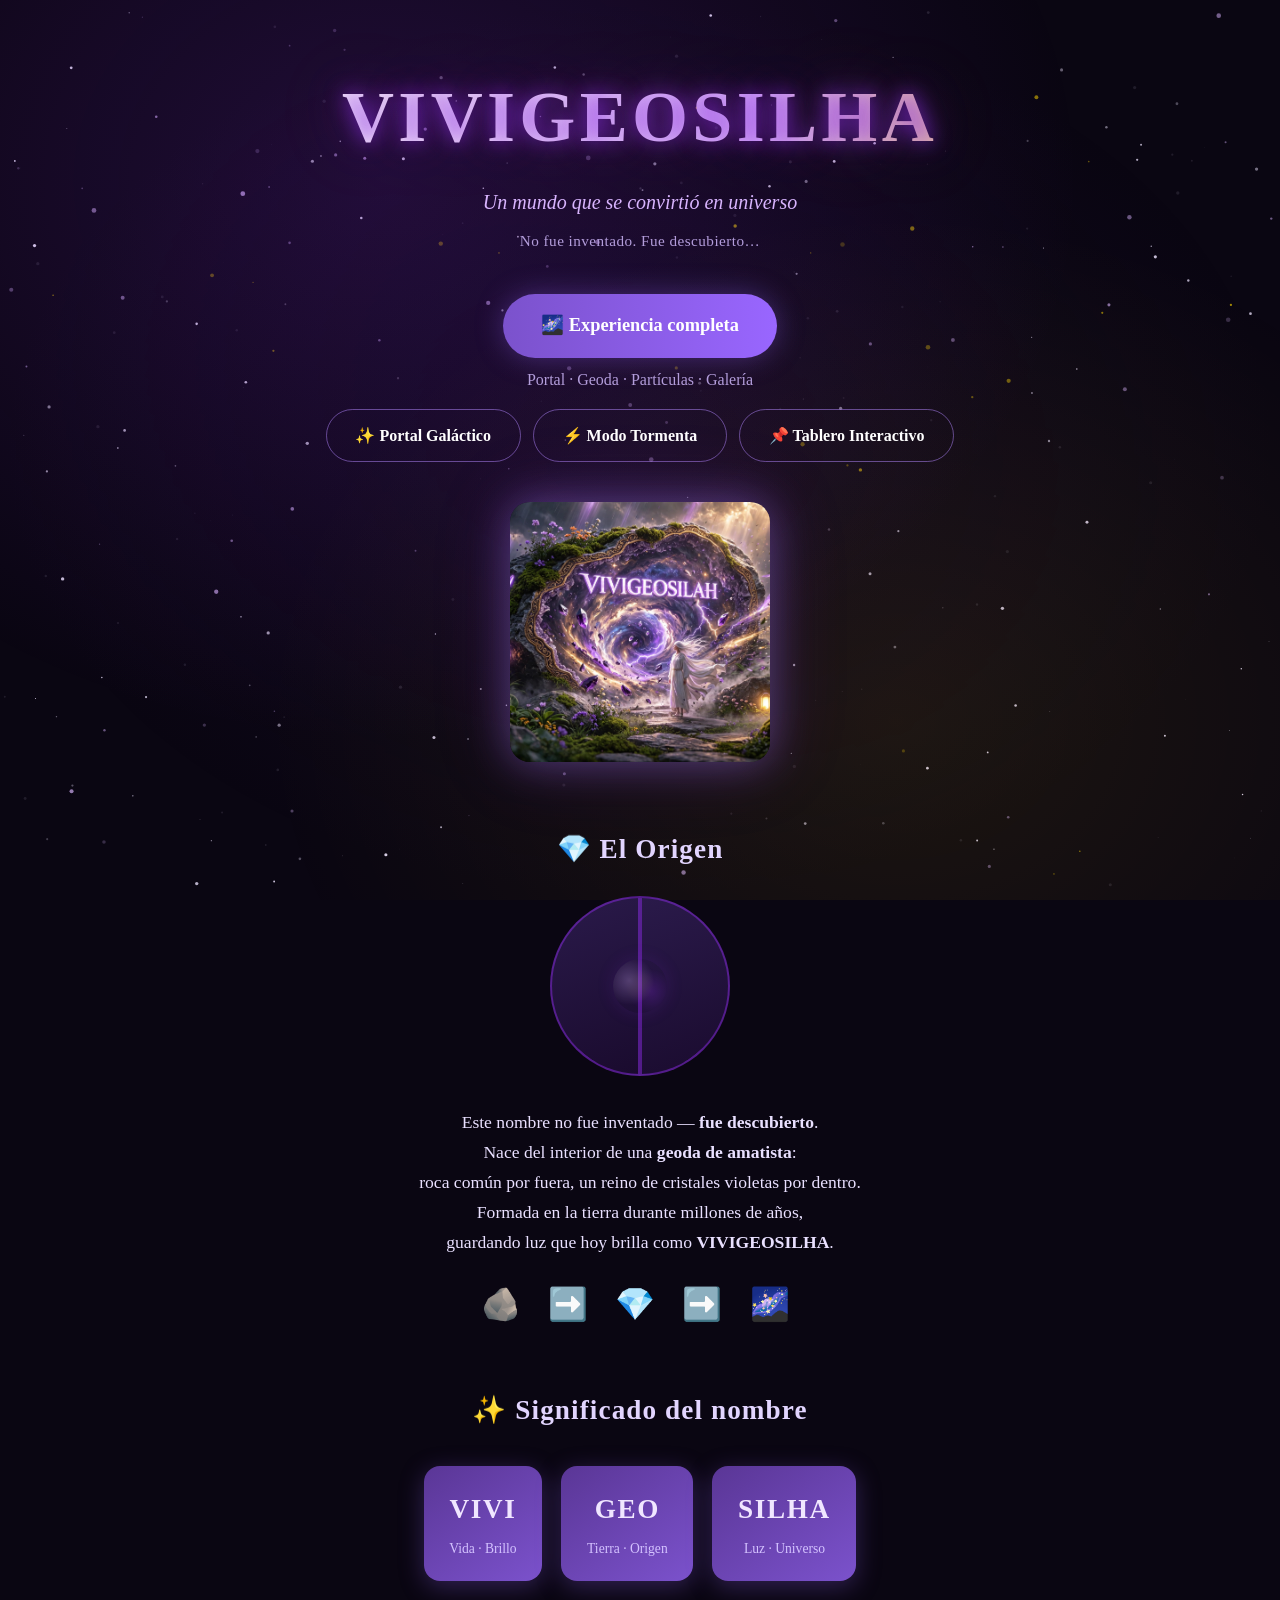
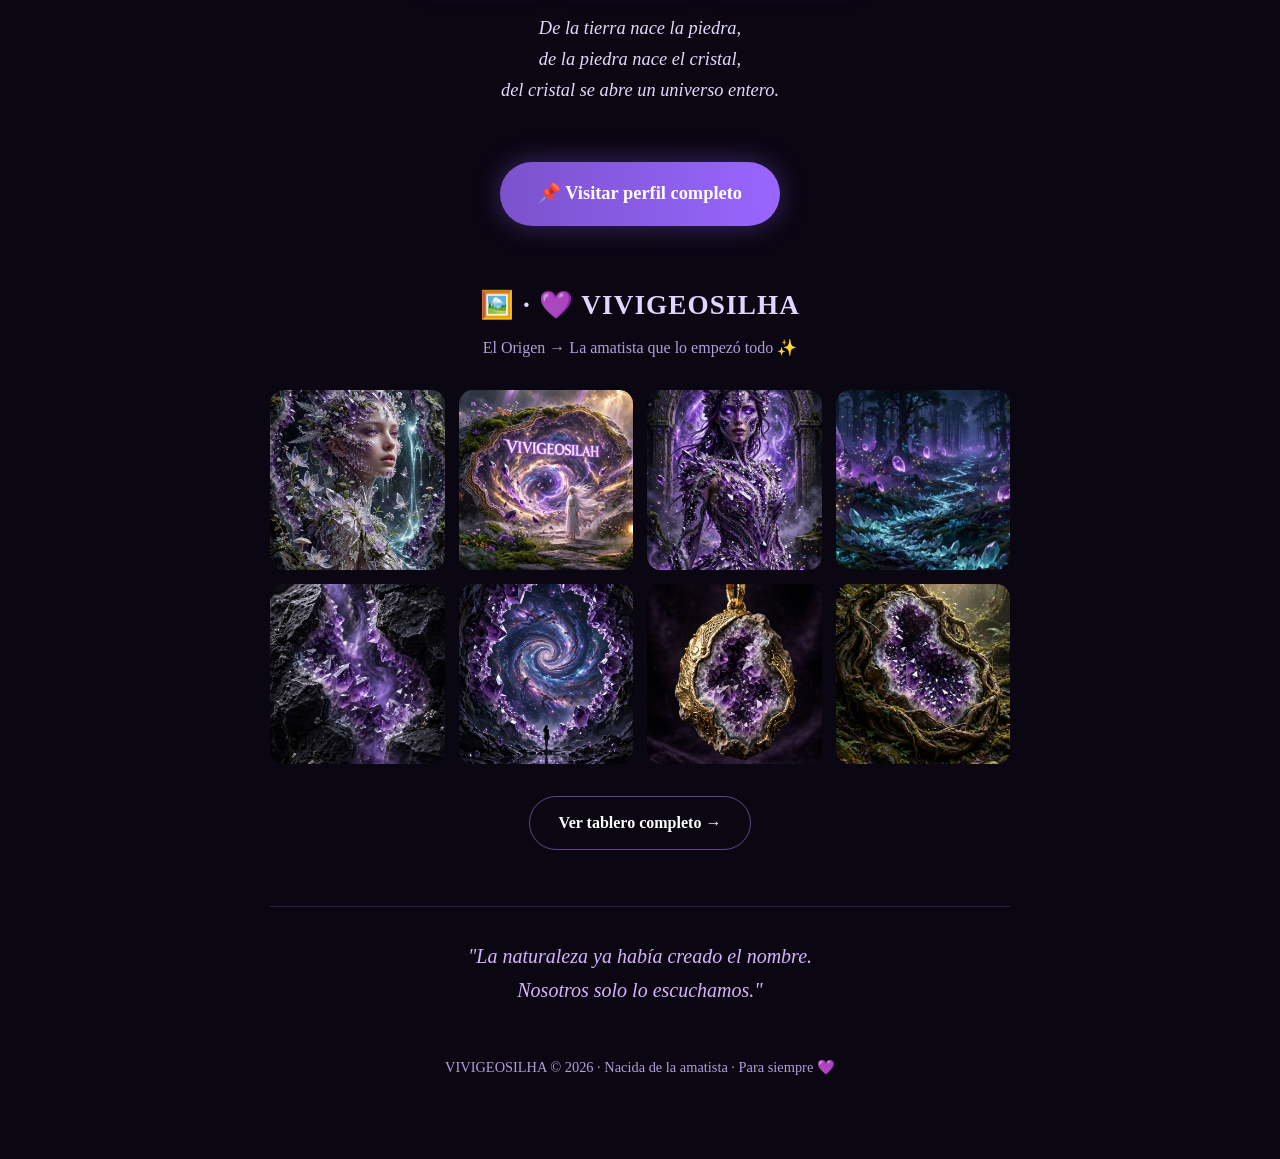
==== commit 31bb73d6: "Agregar enlaces a Portal, Tormenta y Tablero interactivos" ====
--- a/index.html
+++ b/index.html
@@ -20,9 +20,15 @@
     </header>
 
     <div class="cta reveal" style="margin-bottom: 0.5rem;">
-      <a href="React%20Artifact%205.1.html" class="enlace">🌌 Entrar a la experiencia completa</a>
+      <a href="React%20Artifact%205.1.html" class="enlace">🌌 Experiencia completa</a>
     </div>
-    <p class="galeria-sub reveal" style="text-align:center;margin-bottom:2rem;">Portal interactivo · Geoda · Partículas · Galería</p>
+    <p class="galeria-sub reveal" style="text-align:center;margin-bottom:1rem;">Portal · Geoda · Partículas · Galería</p>
+
+    <div class="cta-grid reveal" style="display:flex;flex-wrap:wrap;gap:0.75rem;justify-content:center;margin-bottom:2rem;">
+      <a href="portal.html.html" class="enlace secondary">✨ Portal Galáctico</a>
+      <a href="storm.html.html" class="enlace secondary">⚡ Modo Tormenta</a>
+      <a href="tablero.html.html" class="enlace secondary">📌 Tablero Interactivo</a>
+    </div>
 
     <div class="foto-wrap reveal">
       <img src="762689104_3985018238318687_8179952589979974198_n.webp" alt="Geoda de amatista — Portal VIVIGEOSILHA" class="foto-perfil" />
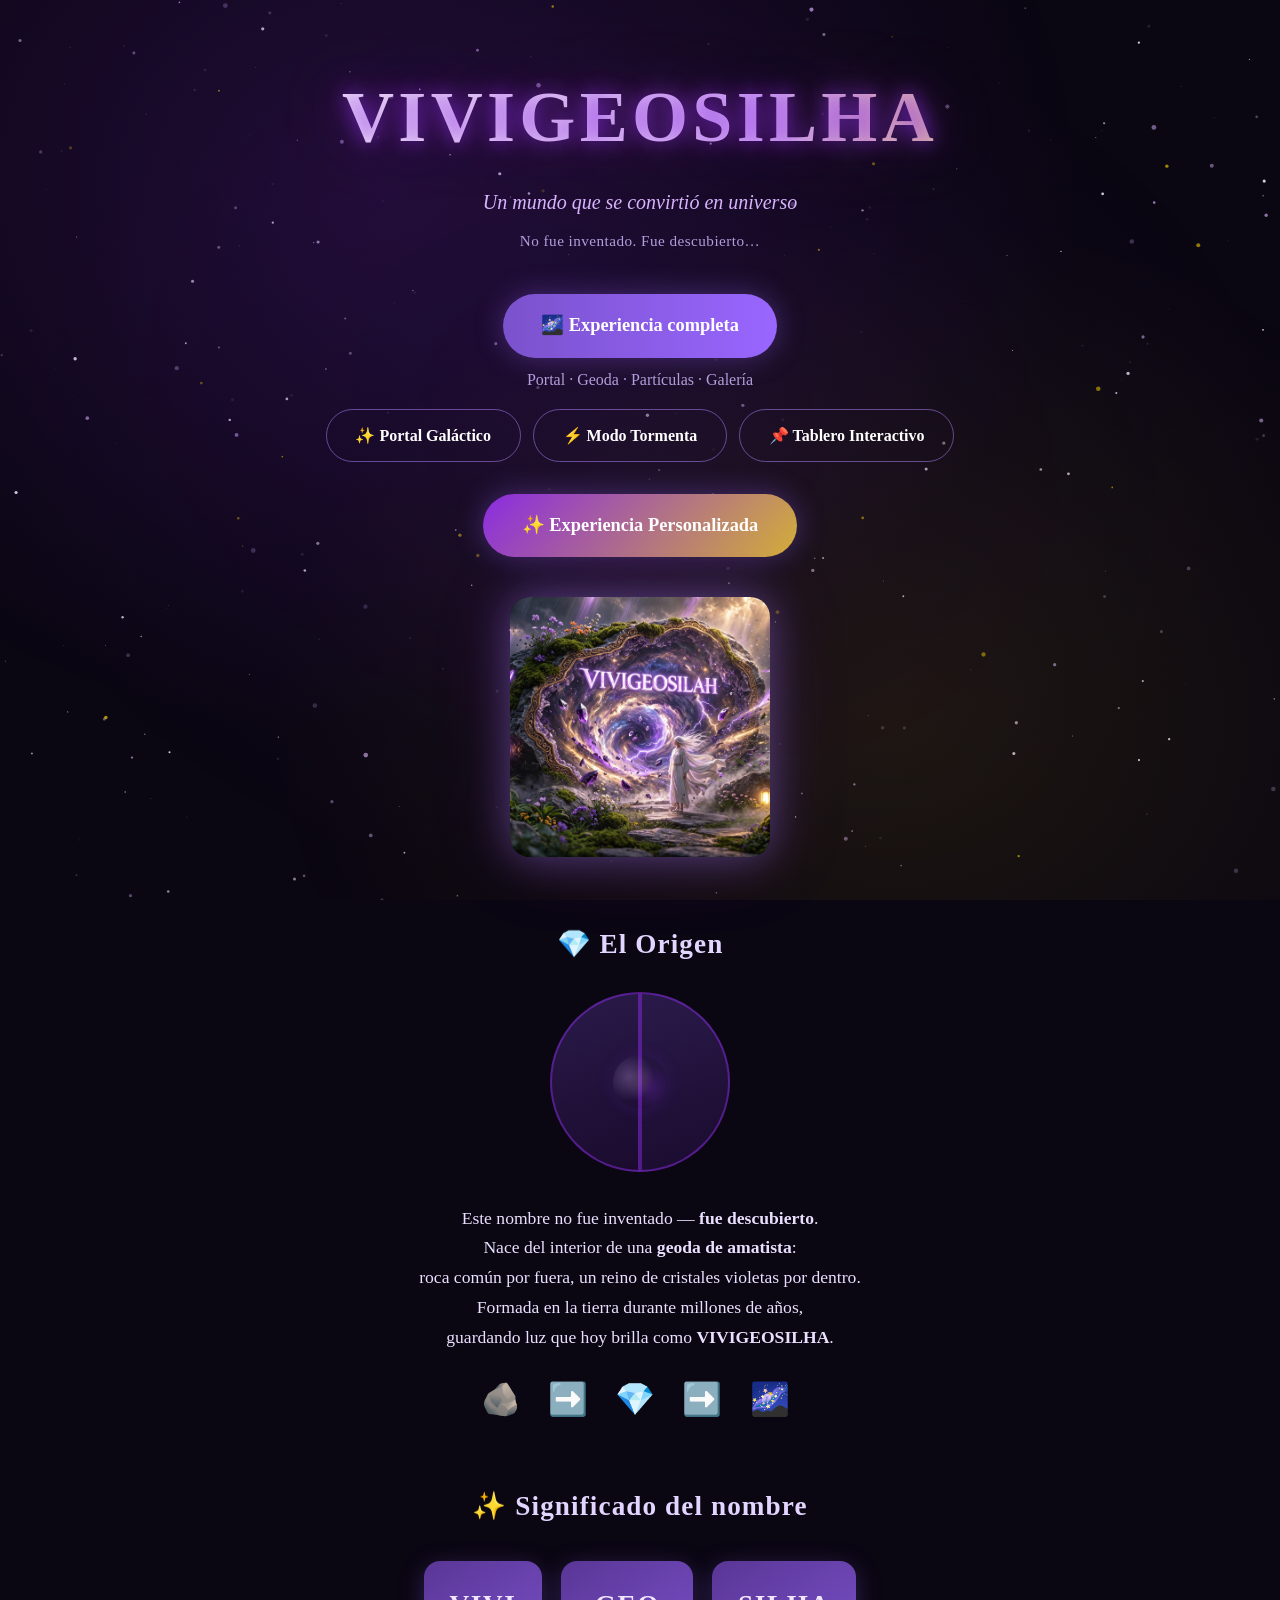
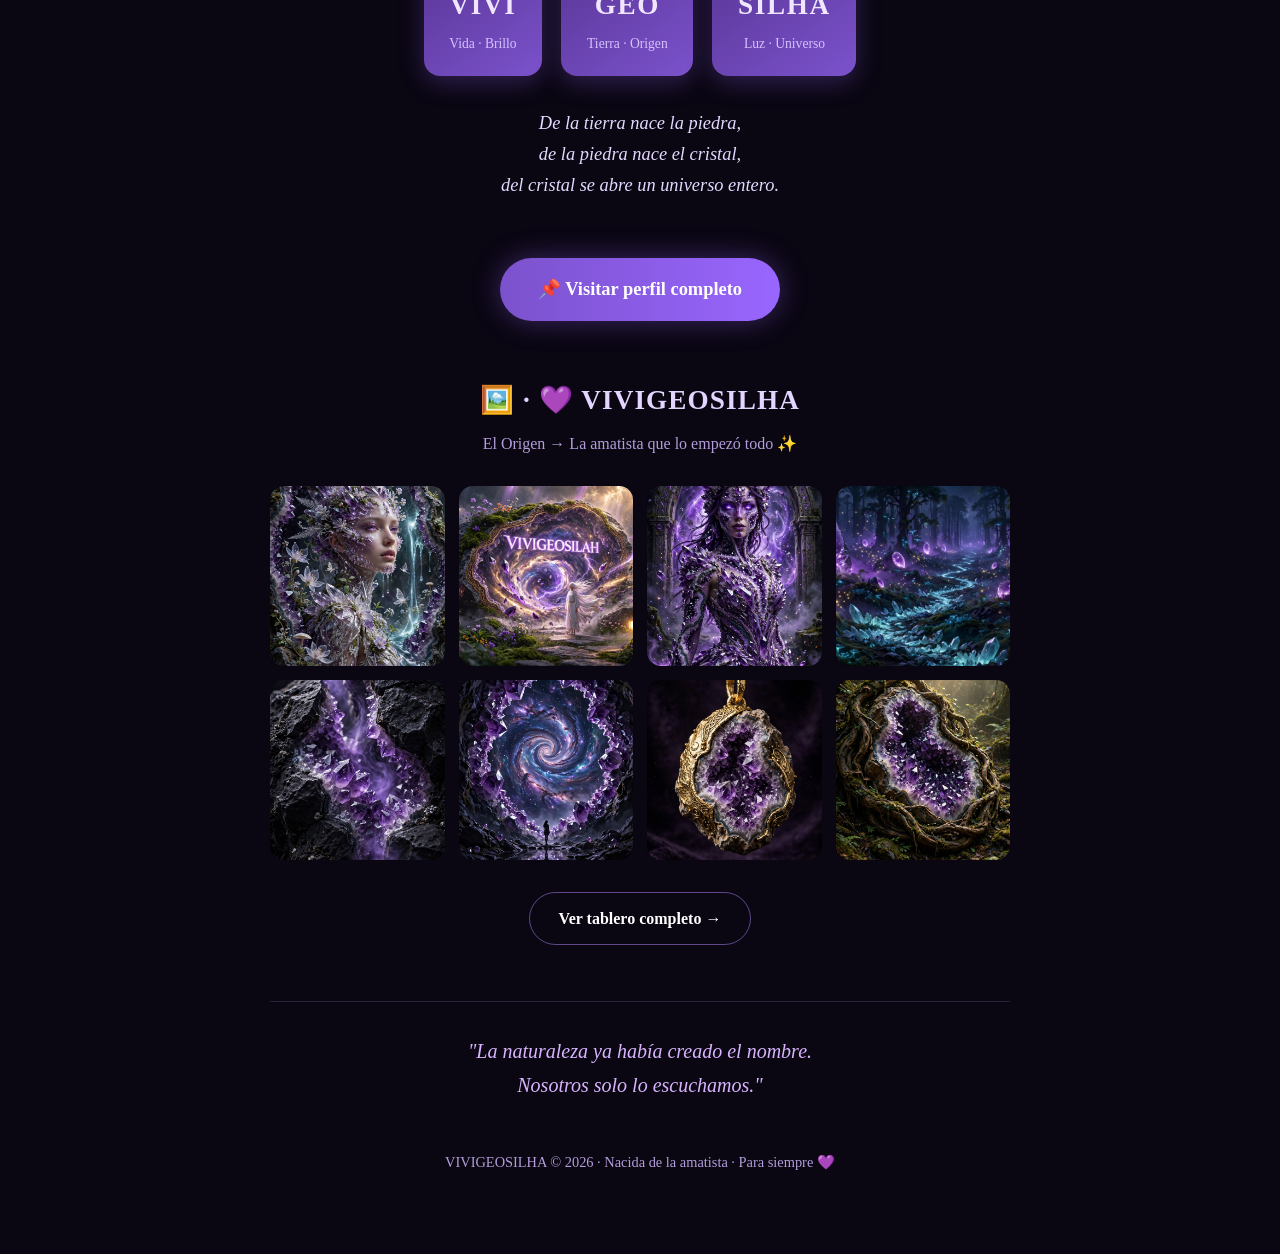
==== commit 15cf4096: "feat: enlace a Experiencia Personalizada en la página principal" ====
--- a/index.html
+++ b/index.html
@@ -24,10 +24,14 @@
     </div>
     <p class="galeria-sub reveal" style="text-align:center;margin-bottom:1rem;">Portal · Geoda · Partículas · Galería</p>
 
-    <div class="cta-grid reveal" style="display:flex;flex-wrap:wrap;gap:0.75rem;justify-content:center;margin-bottom:2rem;">
+    <div class="cta-grid reveal" style="display:flex;flex-wrap:wrap;gap:0.75rem;justify-content:center;margin-bottom:1rem;">
       <a href="portal.html.html" class="enlace secondary">✨ Portal Galáctico</a>
       <a href="storm.html.html" class="enlace secondary">⚡ Modo Tormenta</a>
       <a href="tablero.html.html" class="enlace secondary">📌 Tablero Interactivo</a>
+    </div>
+
+    <div class="cta reveal" style="margin-bottom:2rem;">
+      <a href="experiencia-personalizada.html" class="enlace" style="background:linear-gradient(135deg,#8A2BE2,#D4AF37);border:none;">✨ Experiencia Personalizada</a>
     </div>
 
     <div class="foto-wrap reveal">
